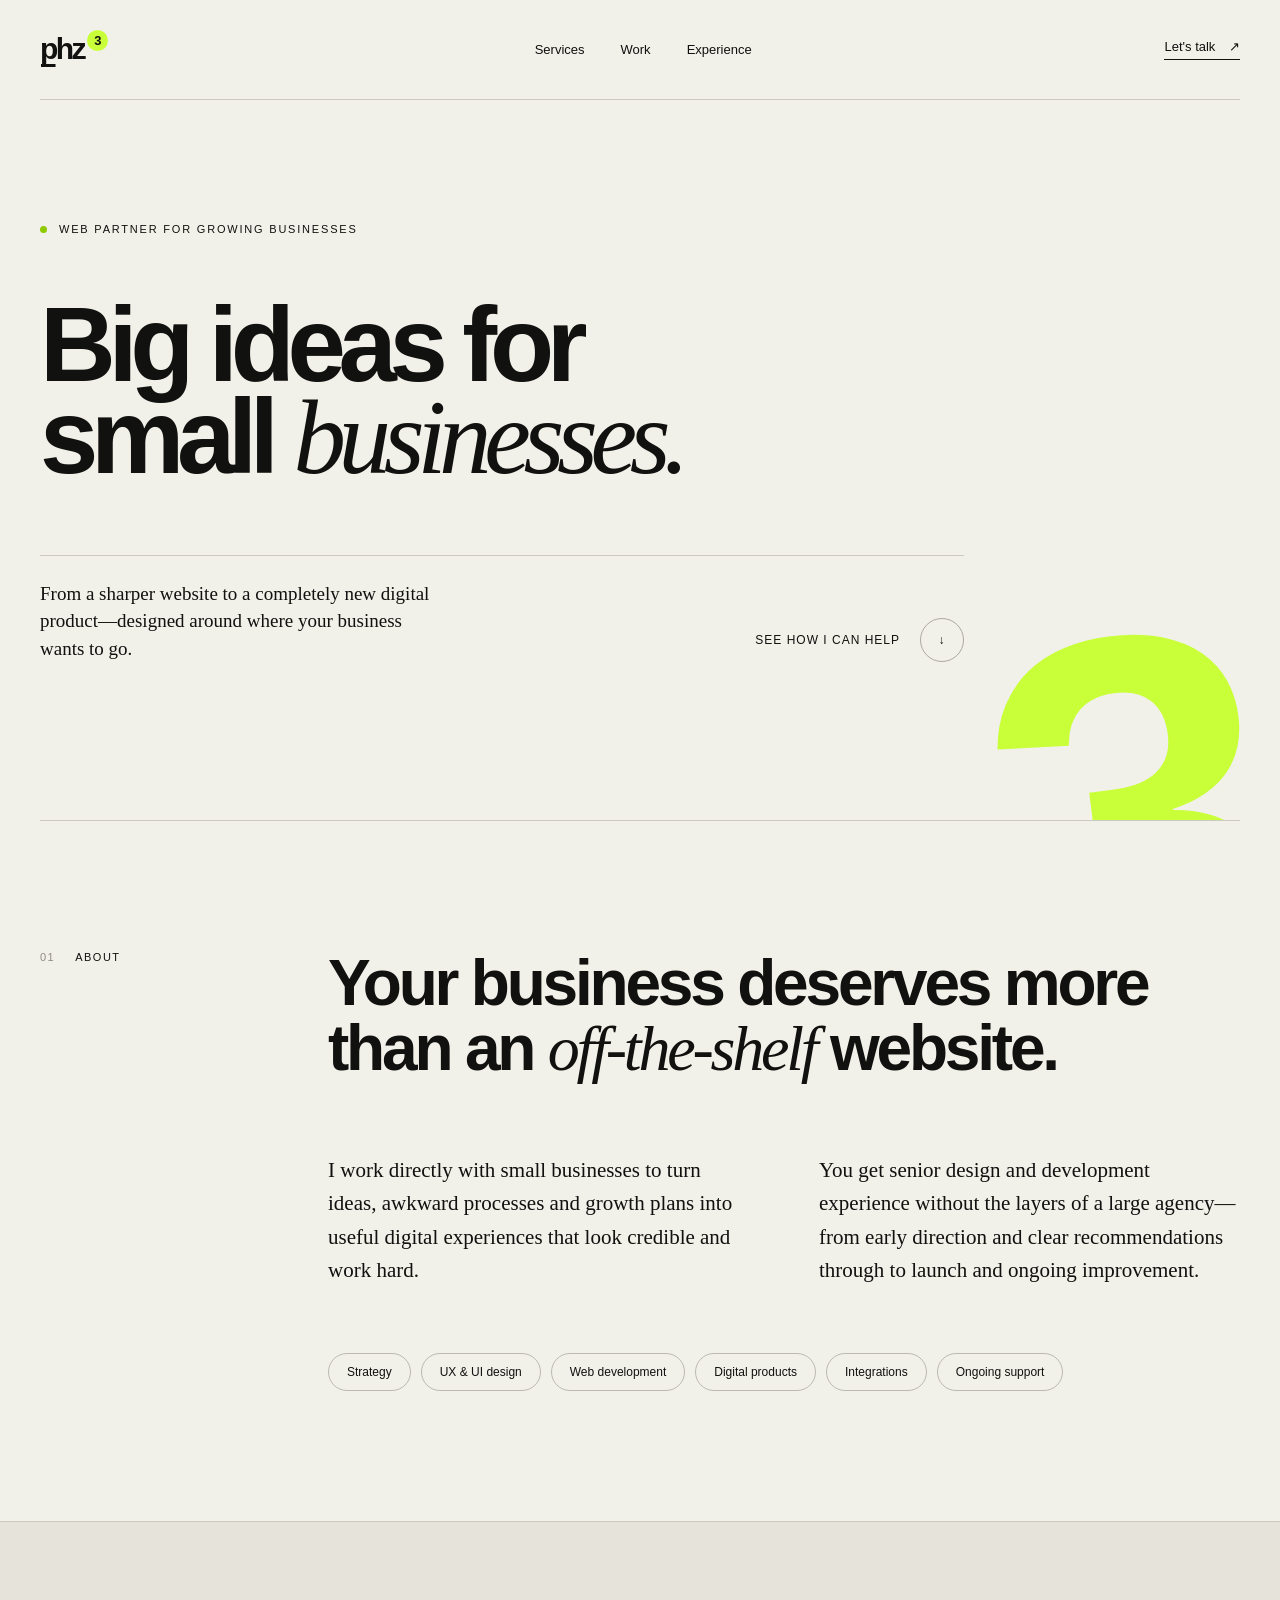
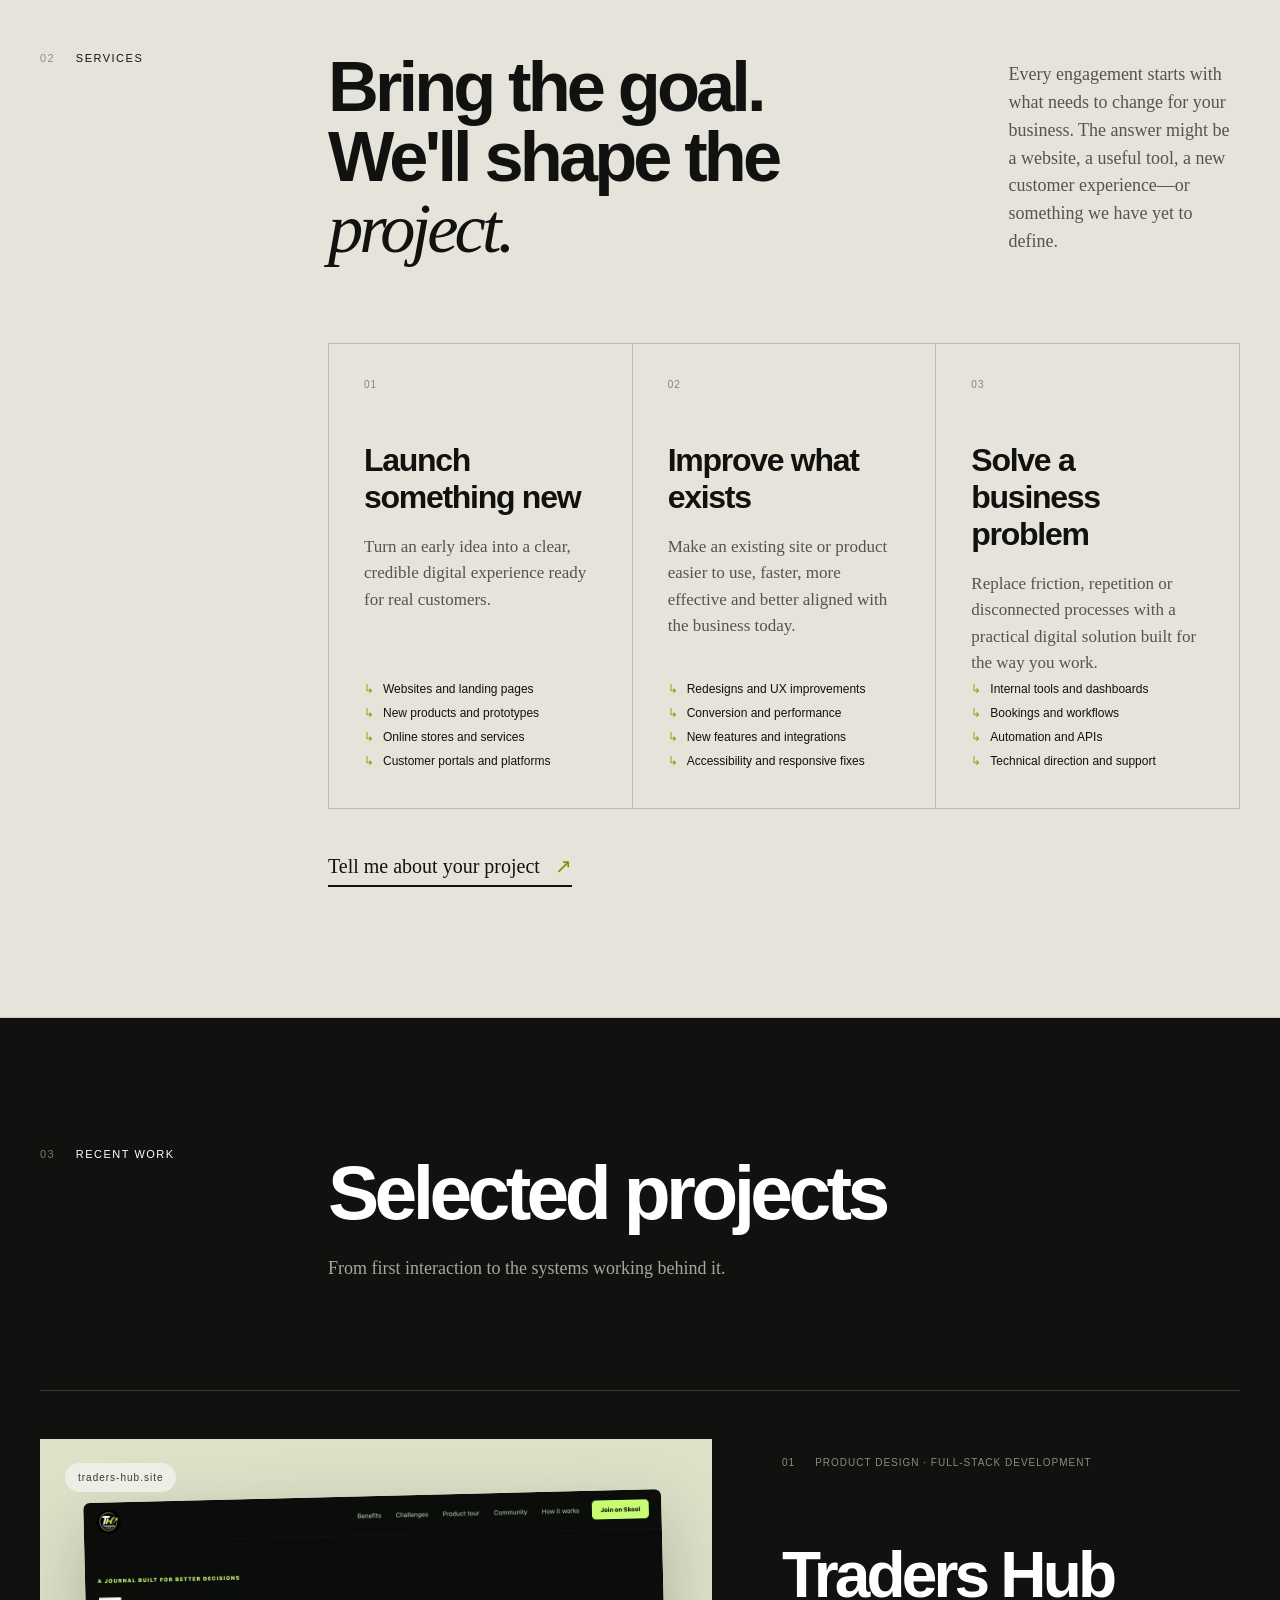
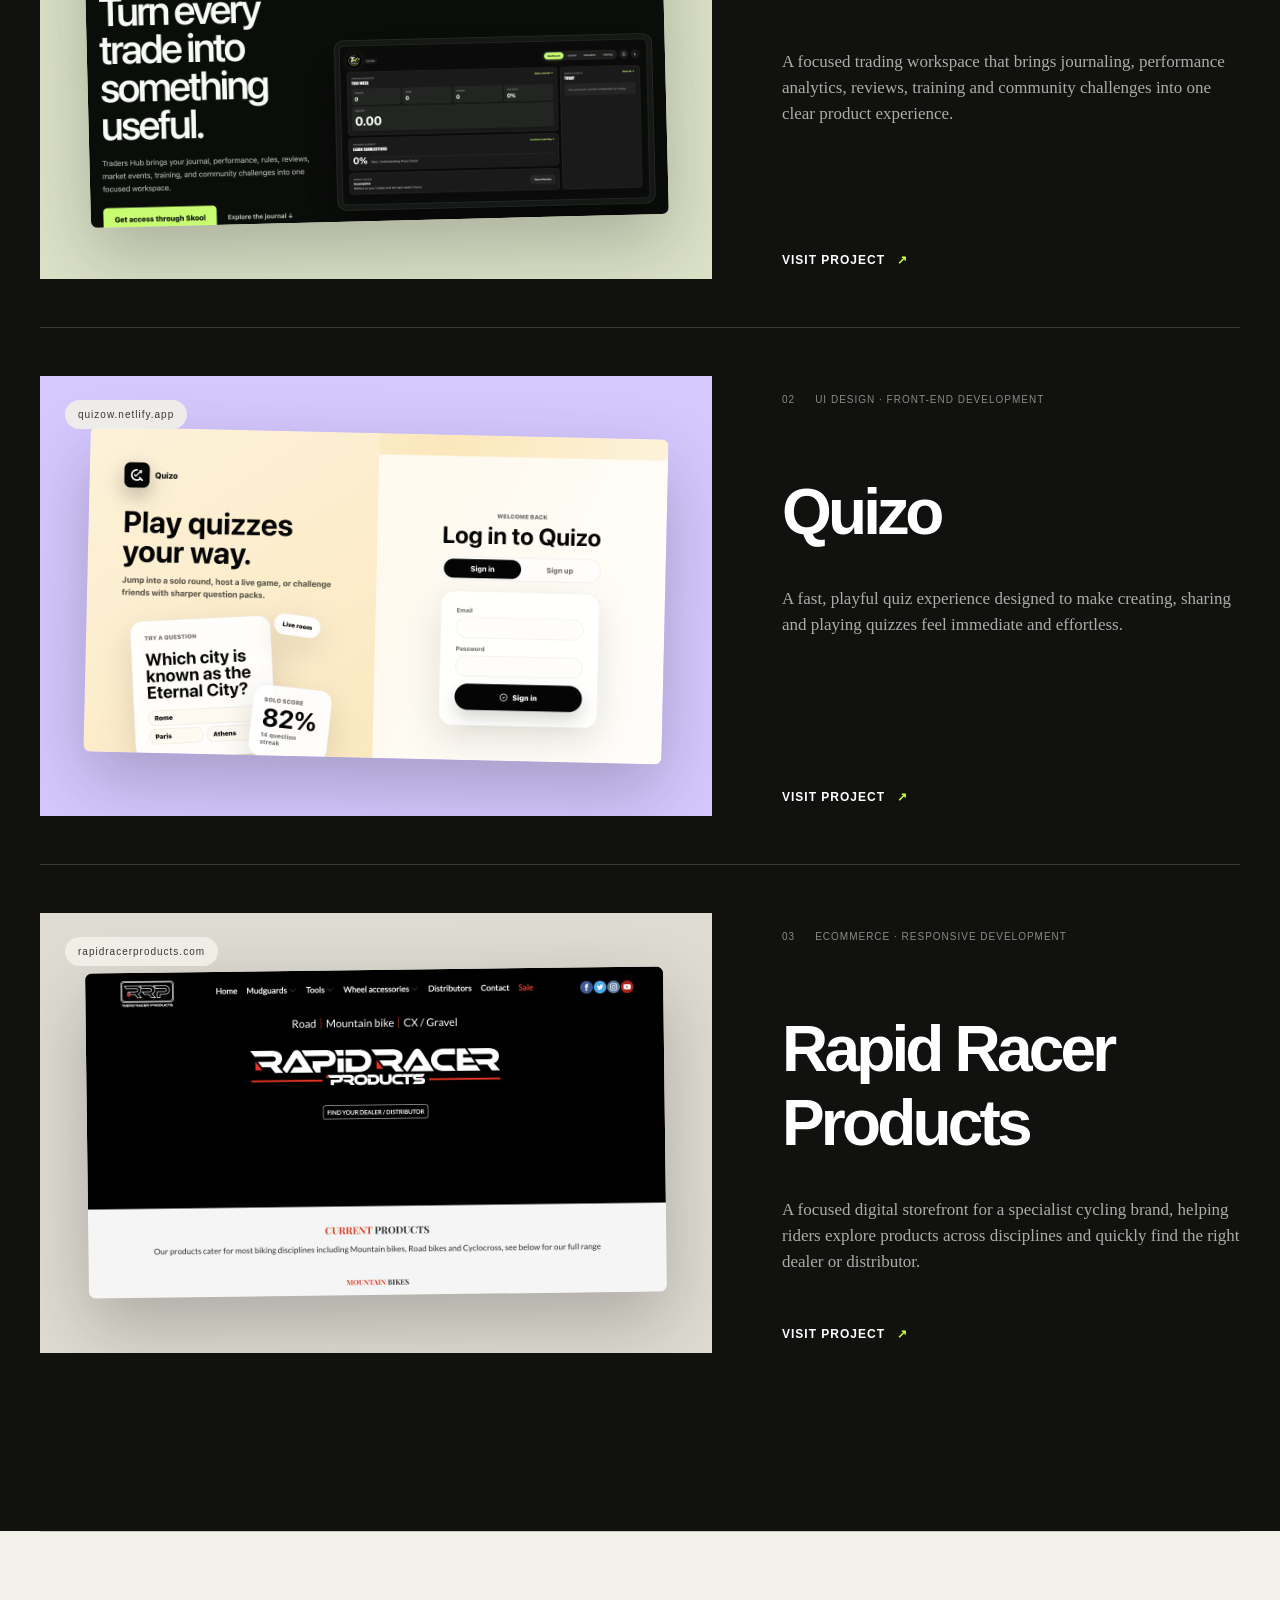
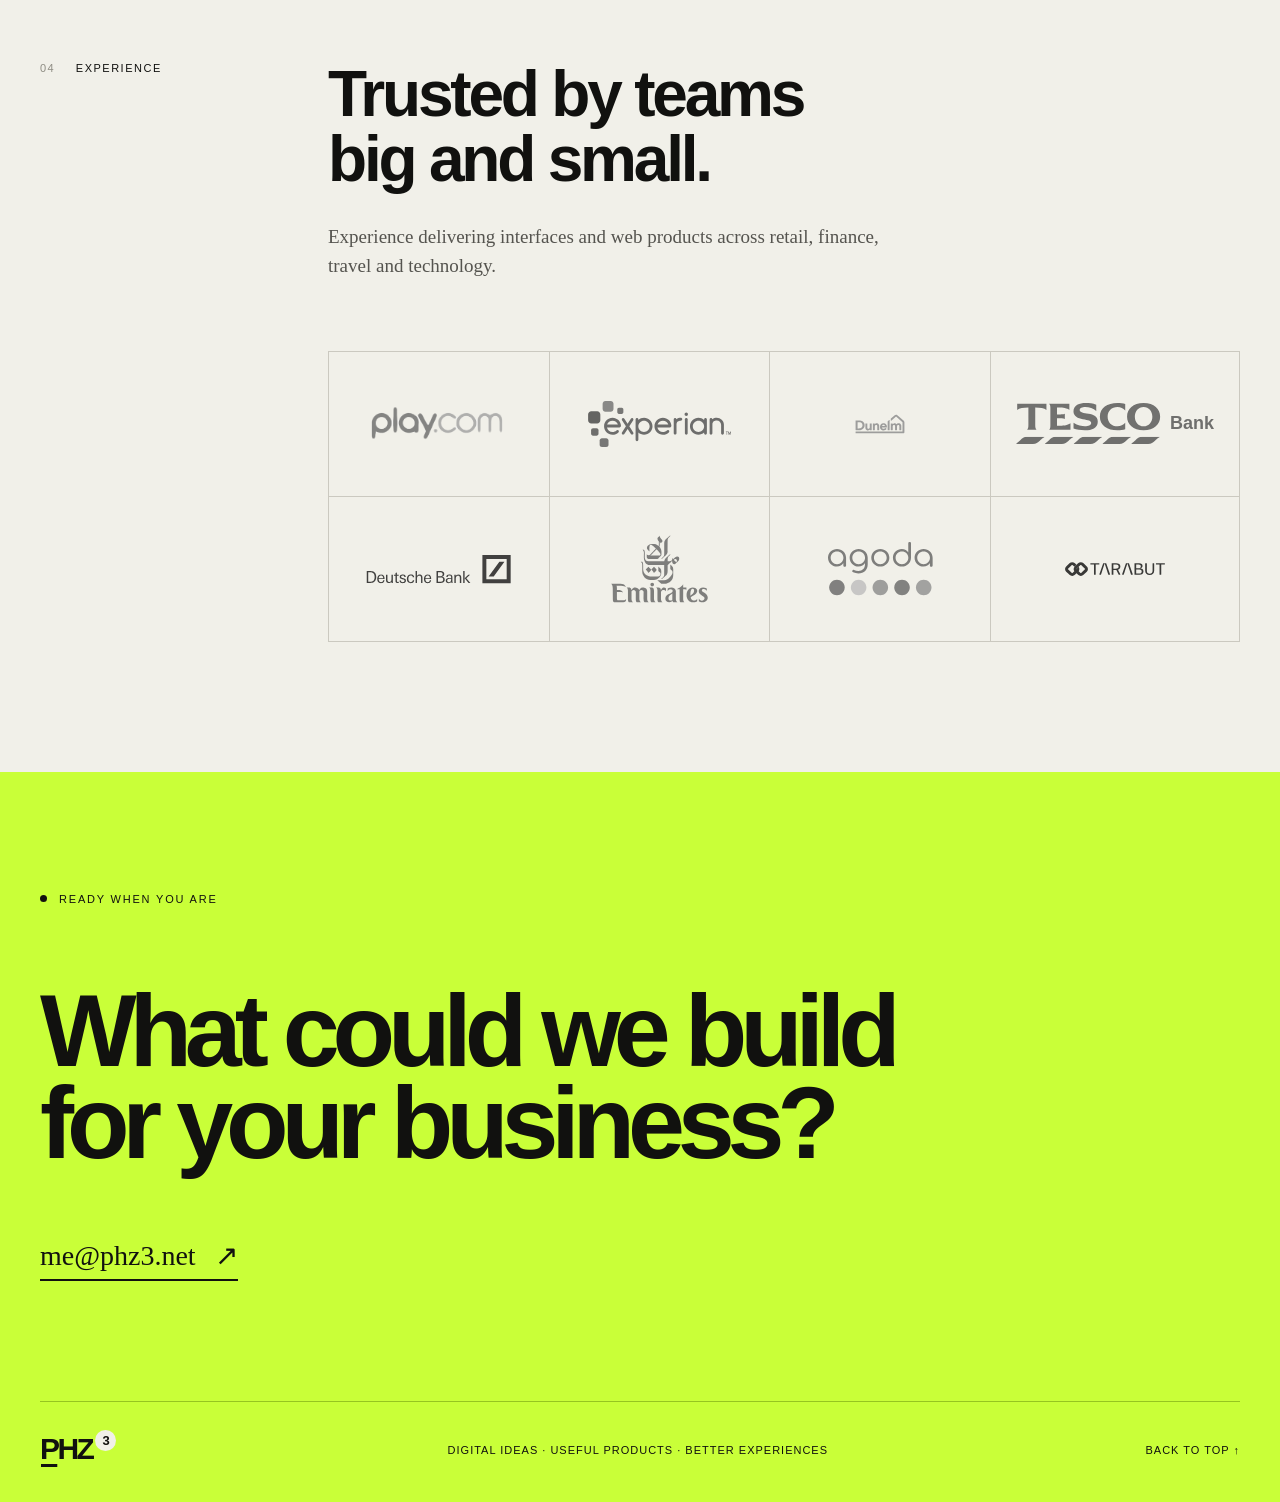
==== index.html @ 66cb58b4 "Add Rapid Racer Products project" ====
<!doctype html>
<html lang="en">
<head>
  <meta charset="UTF-8">
  <meta name="viewport" content="width=device-width, initial-scale=1">
  <title>phz3 — UI &amp; JavaScript development</title>
  <meta name="description" content="Thoughtful web design and development for ambitious small businesses—from focused improvements to entirely new digital products.">
  <meta property="og:title" content="phz3 — Digital work shaped around your business.">
  <meta property="og:description" content="Web design and development for ideas, opportunities and problems worth solving.">
  <meta property="og:image" content="/assets/og.png">
  <meta name="twitter:card" content="summary_large_image">
  <link rel="stylesheet" href="/styles.css">
</head>
<body>
<main>
  <header class="site-header shell">
    <a class="logo" href="#top" aria-label="phz3 home">phz<span>3</span></a>
    <nav aria-label="Main navigation"><a href="#services">Services</a><a href="#work">Work</a><a href="#experience">Experience</a></nav>
    <a class="header-contact" href="mailto:me@phz3.net">Let's talk <span aria-hidden="true">↗</span></a>
  </header>

  <section class="hero shell" id="top">
    <p class="kicker"><span></span> Web partner for growing businesses</p>
    <h1>Big ideas for<br>small <em>businesses.</em></h1>
    <div class="hero-bottom">
      <p>From a sharper website to a completely new digital product—designed around where your business wants to go.</p>
      <a href="#services"><span>See how I can help</span><b aria-hidden="true">↓</b></a>
    </div>
    <div class="hero-mark" aria-hidden="true">3</div>
  </section>

  <section class="about section shell" id="about">
    <div class="section-label"><span>01</span> About</div>
    <div class="about-copy">
      <h2>Your business deserves more<br>than an <em>off-the-shelf</em> website.</h2>
      <div class="about-columns">
        <p>I work directly with small businesses to turn ideas, awkward processes and growth plans into useful digital experiences that look credible and work hard.</p>
        <p>You get senior design and development experience without the layers of a large agency—from early direction and clear recommendations through to launch and ongoing improvement.</p>
      </div>
      <div class="capabilities"><span>Strategy</span><span>UX &amp; UI design</span><span>Web development</span><span>Digital products</span><span>Integrations</span><span>Ongoing support</span></div>
    </div>
  </section>

  <section class="services section shell" id="services">
    <div class="section-label"><span>02</span> Services</div>
    <div class="services-content">
      <div class="services-heading"><h2>Bring the goal.<br>We'll shape the <em>project.</em></h2><p>Every engagement starts with what needs to change for your business. The answer might be a website, a useful tool, a new customer experience—or something we have yet to define.</p></div>
      <div class="service-grid">
        <article><span>01</span><h3>Launch something new</h3><p>Turn an early idea into a clear, credible digital experience ready for real customers.</p><ul><li>Websites and landing pages</li><li>New products and prototypes</li><li>Online stores and services</li><li>Customer portals and platforms</li></ul></article>
        <article><span>02</span><h3>Improve what exists</h3><p>Make an existing site or product easier to use, faster, more effective and better aligned with the business today.</p><ul><li>Redesigns and UX improvements</li><li>Conversion and performance</li><li>New features and integrations</li><li>Accessibility and responsive fixes</li></ul></article>
        <article><span>03</span><h3>Solve a business problem</h3><p>Replace friction, repetition or disconnected processes with a practical digital solution built for the way you work.</p><ul><li>Internal tools and dashboards</li><li>Bookings and workflows</li><li>Automation and APIs</li><li>Technical direction and support</li></ul></article>
      </div>
      <a class="services-cta" href="mailto:me@phz3.net?subject=Project enquiry">Tell me about your project <span>↗</span></a>
    </div>
  </section>

  <section class="work section shell" id="work">
    <div class="section-label light"><span>03</span> Recent work</div>
    <div class="work-heading"><h2>Selected projects</h2><p>From first interaction to the systems working behind it.</p></div>
    <div class="project-list">
      <a class="project" href="https://traders-hub.site/" target="_blank" rel="noreferrer">
        <div class="project-visual traders"><span class="visual-label">traders-hub.site</span><img class="project-screenshot" src="/assets/projects/traders-hub.png" alt="Traders Hub website interface"></div>
        <div class="project-copy"><div><span>01</span><p>Product design · Full-stack development</p></div><h3>Traders Hub</h3><p>A focused trading workspace that brings journaling, performance analytics, reviews, training and community challenges into one clear product experience.</p><b>Visit project <span aria-hidden="true">↗</span></b></div>
      </a>
      <a class="project" href="https://quizow.netlify.app/" target="_blank" rel="noreferrer">
        <div class="project-visual quizo"><span class="visual-label">quizow.netlify.app</span><img class="project-screenshot" src="/assets/projects/quizo.png" alt="Quizo website interface"></div>
        <div class="project-copy"><div><span>02</span><p>UI design · Front-end development</p></div><h3>Quizo</h3><p>A fast, playful quiz experience designed to make creating, sharing and playing quizzes feel immediate and effortless.</p><b>Visit project <span aria-hidden="true">↗</span></b></div>
      </a>
      <a class="project" href="https://www.rapidracerproducts.com/" target="_blank" rel="noreferrer">
        <div class="project-visual rapid"><span class="visual-label">rapidracerproducts.com</span><img class="project-screenshot" src="/assets/projects/rapid-racer-products.png" alt="Rapid Racer Products website interface"></div>
        <div class="project-copy"><div><span>03</span><p>Ecommerce · Responsive development</p></div><h3>Rapid Racer Products</h3><p>A focused digital storefront for a specialist cycling brand, helping riders explore products across disciplines and quickly find the right dealer or distributor.</p><b>Visit project <span aria-hidden="true">↗</span></b></div>
      </a>
    </div>
  </section>

  <section class="experience section shell" id="experience">
    <div class="section-label"><span>04</span> Experience</div>
    <div class="experience-content">
      <h2>Trusted by teams<br>big and small.</h2>
      <p>Experience delivering interfaces and web products across retail, finance, travel and technology.</p>
      <div class="logo-grid" aria-label="Companies worked for">
        <div class="company-logo play"><img src="/assets/logos/play.png" alt="Play.com"></div>
        <div class="company-logo experian"><img src="/assets/logos/experian.svg" alt="Experian"></div>
        <div class="company-logo dunelm"><img src="/assets/logos/dunelm.svg" alt="Dunelm"></div>
        <div class="company-logo tesco"><img src="/assets/logos/tesco-bank.svg" alt="Tesco Bank"><span>Bank</span></div>
        <div class="company-logo deutsche"><img src="/assets/logos/deutsche-bank.svg" alt="Deutsche Bank"></div>
        <div class="company-logo emirates"><img src="/assets/logos/emirates.svg" alt="Emirates"></div>
        <div class="company-logo agoda"><img src="/assets/logos/agoda.svg" alt="Agoda"></div>
        <div class="company-logo tarabut"><img src="/assets/logos/tarabut.svg" alt="Tarabut"></div>
      </div>
    </div>
  </section>

  <footer class="contact shell" id="contact">
    <p class="kicker"><span></span> Ready when you are</p>
    <h2>What could we build<br>for your business?</h2>
    <a href="mailto:me@phz3.net">me@phz3.net <span aria-hidden="true">↗</span></a>
    <div class="footer-row"><div class="logo light-logo">phz<span>3</span></div><p>Digital ideas · Useful products · Better experiences</p><a href="#top">Back to top ↑</a></div>
  </footer>
</main>
</body>
</html>
---- styles.css ----
:root { --ink:#11110f; --paper:#f1f0e9; --acid:#c9ff38; --muted:#706f68; }
* { box-sizing:border-box; }
html { scroll-behavior:smooth; }
body { margin:0; background:var(--paper); color:var(--ink); font-family:Arial, Helvetica, sans-serif; }
a { color:inherit; text-decoration:none; }
.shell { width:min(1440px, calc(100% - 80px)); margin-inline:auto; }
.site-header { height:100px; display:flex; align-items:center; justify-content:space-between; border-bottom:1px solid #cbc9c0; position:relative; z-index:2; }
.logo { display:inline-flex; align-items:flex-start; color:var(--ink); font:900 30px/.82 Arial; letter-spacing:-2.6px; padding:5px 14px 5px 0; position:relative; transition:letter-spacing .22s ease; }
.logo::after { content:""; position:absolute; left:1px; right:15px; bottom:0; height:3px; background:var(--ink); transform-origin:left; transform:scaleX(.22); transition:transform .22s ease; }
.logo span { display:grid; place-items:center; width:21px; height:21px; margin:-7px 0 0 3px; border-radius:50%; background:var(--acid); color:var(--ink); font:900 13px/1 Arial; letter-spacing:-1px; box-shadow:0 0 0 2px var(--paper); }
.logo:hover { letter-spacing:-2px; }
.logo:hover::after { transform:scaleX(1); }
.site-header nav { display:flex; gap:36px; font-size:13px; }
.site-header nav a:hover { opacity:.45; }
.header-contact { font-size:13px; border-bottom:1px solid; padding-bottom:5px; }
.header-contact span { margin-left:10px; }
.hero { min-height:720px; padding-top:112px; position:relative; overflow:hidden; }
.kicker { text-transform:uppercase; font-size:11px; letter-spacing:1.8px; display:flex; align-items:center; gap:12px; }
.kicker span { width:7px; height:7px; border-radius:50%; background:#8fc900; }
.hero h1 { margin:64px 0 70px; font-size:clamp(58px, 8.2vw, 128px); line-height:.88; letter-spacing:-.07em; font-weight:700; position:relative; z-index:1; }
h1 em, h2 em { font-family:Georgia, serif; font-weight:400; }
.hero-bottom { display:flex; align-items:flex-end; justify-content:space-between; border-top:1px solid #cbc9c0; padding-top:24px; width:77%; }
.hero-bottom>p { max-width:410px; font:19px/1.45 Georgia,serif; margin:0; }
.hero-bottom>a { display:flex; align-items:center; gap:20px; font-size:12px; text-transform:uppercase; letter-spacing:1px; }
.hero-bottom b { display:grid; place-items:center; width:44px; height:44px; border:1px solid #aca9a0; border-radius:50%; }
.hero-mark { position:absolute; right:1%; bottom:-29%; color:var(--acid); font:bold 520px/.8 Arial; letter-spacing:-50px; transform:rotate(-7deg); }
.section { padding-block:130px; border-top:1px solid #cbc9c0; display:grid; grid-template-columns:24% 76%; }
.section-label { font-size:11px; text-transform:uppercase; letter-spacing:1.5px; }
.section-label span { color:#8f8d84; margin-right:16px; }
.about-copy h2,.experience h2 { font-size:clamp(40px,5vw,72px); line-height:1.02; letter-spacing:-.05em; margin:0 0 72px; }
.about-columns { display:grid; grid-template-columns:1fr 1fr; gap:70px; max-width:920px; }
.about-columns p { font:21px/1.6 Georgia,serif; margin:0; }
.capabilities { display:flex; flex-wrap:wrap; gap:10px; margin-top:65px; }
.capabilities span { border:1px solid #bcbab0; border-radius:50px; padding:11px 18px; font-size:12px; }
.services { background:#e5e3da; width:100%; max-width:none; padding-inline:max(40px, calc((100% - 1360px)/2)); }
.services-heading { display:grid; grid-template-columns:1.45fr .55fr; gap:70px; align-items:end; }
.services-heading h2 { font-size:clamp(44px,5.5vw,78px); line-height:1; letter-spacing:-.055em; margin:0; }
.services-heading>p { font:18px/1.55 Georgia,serif; color:#55544f; margin:0 0 7px; }
.service-grid { display:grid; grid-template-columns:repeat(3,1fr); margin-top:80px; border-top:1px solid #bdbbb2; border-left:1px solid #bdbbb2; }
.service-grid article { min-height:430px; padding:35px; border-right:1px solid #bdbbb2; border-bottom:1px solid #bdbbb2; display:flex; flex-direction:column; transition:background .2s, transform .2s; }
.service-grid article:hover { background:var(--paper); transform:translateY(-4px); }
.service-grid article>span { font-size:10px; color:#86847c; letter-spacing:1px; }
.service-grid h3 { font-size:32px; letter-spacing:-.04em; margin:52px 0 18px; }
.service-grid p { font:17px/1.55 Georgia,serif; color:#55544f; margin:0; }
.service-grid ul { list-style:none; padding:0; margin:auto 0 0; font-size:12px; line-height:2; }
.service-grid li::before { content:"↳"; color:#7fab00; margin-right:9px; }
.services-cta { display:inline-block; margin-top:45px; border-bottom:2px solid; padding-bottom:7px; font:20px Georgia,serif; }
.services-cta span { margin-left:10px; color:#6f9900; }
.work { width:100%; max-width:none; background:var(--ink); color:white; padding-inline:max(40px, calc((100% - 1360px)/2)); grid-template-columns:24% 76%; }
.section-label.light span { color:#77776f; }
.work-heading h2 { margin:0; font-size:clamp(46px,6vw,88px); letter-spacing:-.06em; }
.work-heading>p { color:#a7a69f; font:18px/1.5 Georgia,serif; }
.project-list { grid-column:1/-1; margin-top:90px; }
.project { display:grid; grid-template-columns:56% 44%; border-top:1px solid #3a3a36; padding:48px 0; }
.project-visual { min-height:440px; position:relative; overflow:hidden; display:grid; place-items:center; }
.project-visual.traders { background:#dce2c8; }
.project-visual.quizo { background:#d5c8ff; }
.project-visual.rapid { background:#dedbd2; }
.visual-label { position:absolute; top:24px; left:25px; color:#383832; background:rgba(241,240,233,.9); border-radius:30px; padding:9px 13px; font-size:10px; letter-spacing:1px; z-index:2; backdrop-filter:blur(8px); }
.project-screenshot { display:block; width:86%; height:auto; aspect-ratio:16/9; object-fit:cover; border-radius:7px; box-shadow:0 28px 70px #11110f3d; transform:rotate(-1.4deg); transition:transform .45s ease; }
.project:hover .project-screenshot { transform:rotate(0) scale(1.015); }
.project-visual.quizo .project-screenshot { transform:rotate(1.3deg); }
.project:hover .project-visual.quizo .project-screenshot { transform:rotate(0) scale(1.015); }
.project-visual.rapid .project-screenshot { transform:rotate(-.7deg); }
.project:hover .project-visual.rapid .project-screenshot { transform:rotate(0) scale(1.015); }
.dashboard-mock { width:80%; height:68%; background:#f7f5ed; border-radius:7px; box-shadow:0 25px 70px #4d563d3d; display:flex; color:#20221e; transform:rotate(-2deg); }
.mock-side { width:19%; padding:20px; border-right:1px solid #deddd5; display:flex; flex-direction:column; gap:18px; }
.mock-side b { color:#6b8e2a; margin-bottom:18px; }.mock-side i{height:6px;background:#d1d0c8;border-radius:6px}.mock-main{padding:28px;flex:1}.mock-main small{display:block;color:#888}.mock-main strong{display:block;font-size:22px;margin:5px 0 24px}.mock-stats{display:flex;gap:10px}.mock-stats i{height:45px;flex:1;background:#e8e7df;border-radius:4px}.mock-chart{margin-top:15px;height:90px;border:1px solid #e0dfd7;position:relative;overflow:hidden}.mock-chart span{position:absolute;width:130%;height:75px;border-top:3px solid #85b139;transform:rotate(-8deg);top:55px;left:-15px}
.quiz-mock { width:65%; min-height:72%; background:#201846; border-radius:22px; padding:35px; display:flex; flex-direction:column; gap:12px; box-shadow:0 25px 60px #6252a34f; }
.quiz-logo{background:#b5ff43;color:#201846;width:48px;height:48px;display:grid;place-items:center;border-radius:14px;font-weight:bold;font-size:24px}.quiz-mock strong{font-size:27px;margin:10px 0}.quiz-mock span{background:#30275b;padding:14px;border-radius:9px;font-size:12px}.quiz-mock i{display:inline-block;width:8px;height:8px;border-radius:50%;background:#b5ff43;margin-right:12px}
.project-copy { padding:18px 0 12px 70px; display:flex; flex-direction:column; }
.project-copy>div { display:flex; gap:20px; font-size:10px; text-transform:uppercase; letter-spacing:1px; color:#8b8a84; }
.project-copy>div p { margin:0; }.project-copy h3 { font-size:clamp(45px,5vw,74px); letter-spacing:-.06em; margin:70px 0 20px; }.project-copy>p { color:#adaca5; font:17px/1.55 Georgia,serif; max-width:500px; }.project-copy>b { margin-top:auto; font-size:12px; text-transform:uppercase; letter-spacing:1px; }.project-copy>b span { color:var(--acid); margin-left:8px; }
.experience-content>p { max-width:580px; font:19px/1.55 Georgia,serif; margin:-42px 0 70px; color:#55544f; }
.logo-grid { display:grid; grid-template-columns:repeat(4,1fr); border-top:1px solid #cbc9c0; border-left:1px solid #cbc9c0; }
.company-logo { min-height:145px; border-right:1px solid #cbc9c0; border-bottom:1px solid #cbc9c0; display:flex; align-items:center; justify-content:center; gap:9px; padding:25px; transition:.2s; }
.company-logo:hover { background:#f7f6f0; }
.company-logo img { display:block; width:auto; max-width:145px; max-height:54px; object-fit:contain; filter:grayscale(1); opacity:.76; transition:.2s; }
.company-logo:hover img { filter:none; opacity:1; transform:scale(1.025); }
.company-logo.emirates img { max-height:68px; }
.company-logo.tarabut img { filter:brightness(0); max-width:155px; }
.company-logo.tarabut:hover img { filter:brightness(0); }
.company-logo.tesco span { color:#00539f; font-weight:700; font-size:18px; filter:grayscale(1); opacity:.76; }
.company-logo.tesco:hover span { filter:none; opacity:1; }
.contact { width:100%; max-width:none; padding:110px max(40px, calc((100% - 1360px)/2)) 35px; background:var(--acid); }
.contact .kicker span { background:var(--ink); }.contact h2 { font-size:clamp(58px,8vw,120px); line-height:.9; letter-spacing:-.07em; margin:80px 0 70px; }.contact>a { display:inline-block; font:28px Georgia,serif; border-bottom:2px solid; padding-bottom:7px; }.contact>a span{margin-left:12px}.footer-row{border-top:1px solid #96c520;margin-top:120px;padding-top:30px;display:flex;justify-content:space-between;align-items:center;font-size:11px;text-transform:uppercase;letter-spacing:1px}.light-logo span{background:var(--paper);box-shadow:0 0 0 2px var(--acid)}
@media(max-width:800px){.shell{width:calc(100% - 36px)}.site-header{height:78px}.site-header nav{display:none}.hero{min-height:680px;padding-top:80px}.hero h1{font-size:58px;line-height:.94;margin-top:48px}.hero-bottom{width:100%;align-items:flex-start;gap:35px;flex-direction:column}.hero-mark{font-size:330px;bottom:-9%;right:-9%}.section,.work{padding-block:85px;display:block}.section-label{margin-bottom:55px}.about-copy h2,.experience h2{font-size:43px;margin-bottom:45px}.about-columns{display:block}.about-columns p{font-size:18px;margin-bottom:24px}.services{padding-inline:18px}.services-heading,.service-grid{display:block}.services-heading h2{font-size:45px}.services-heading>p{margin-top:30px}.service-grid{border-left:1px solid #bdbbb2;margin-top:50px}.service-grid article{min-height:390px}.work{padding-inline:18px}.work-heading h2{font-size:52px}.project-list{margin-top:55px}.project{display:block;padding:30px 0 55px}.project-visual{min-height:310px}.project-copy{padding:28px 0 0}.project-copy h3{font-size:49px;margin:42px 0 14px}.project-copy>b{margin-top:30px}.logo-grid{grid-template-columns:1fr 1fr}.company-logo{min-height:110px}.contact{padding:80px 18px 28px}.contact h2{font-size:58px;margin:60px 0}.footer-row{margin-top:90px;gap:20px}.footer-row p{display:none}}
@media(prefers-reduced-motion:reduce){html{scroll-behavior:auto}}
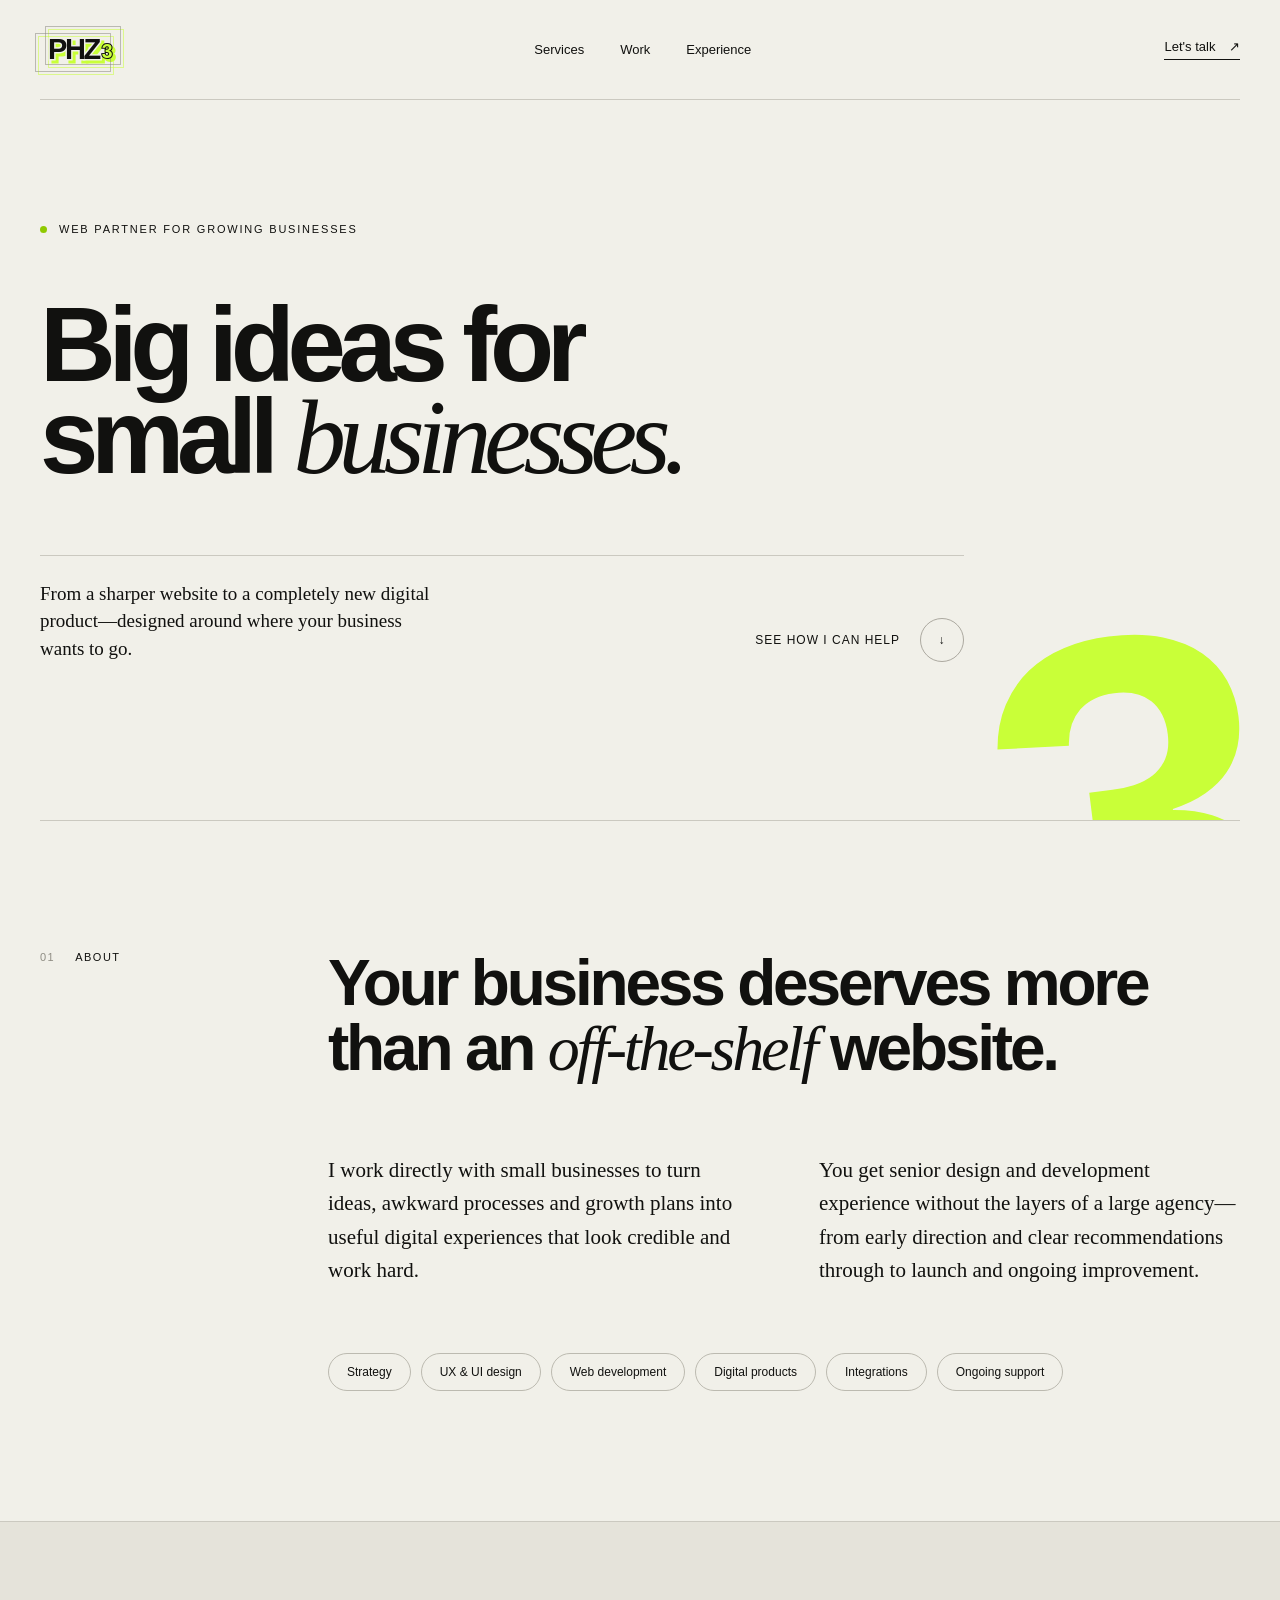
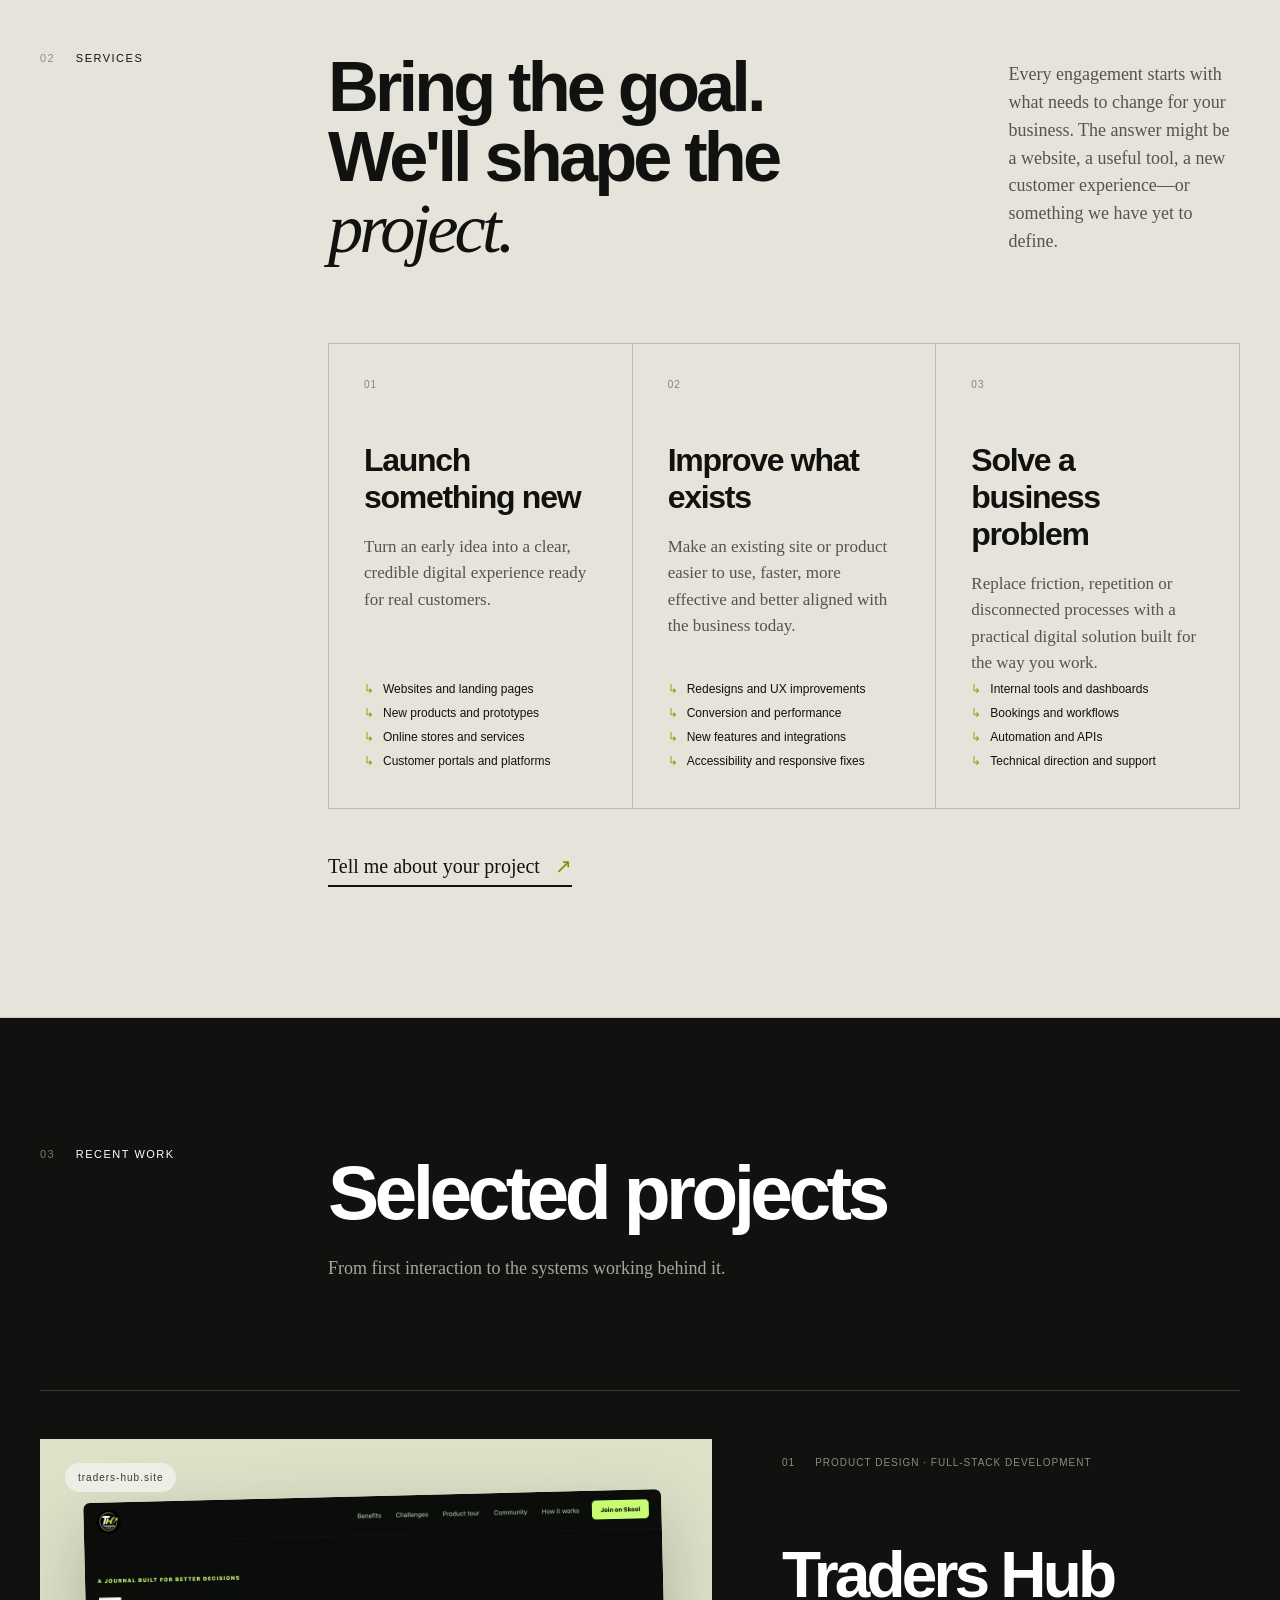
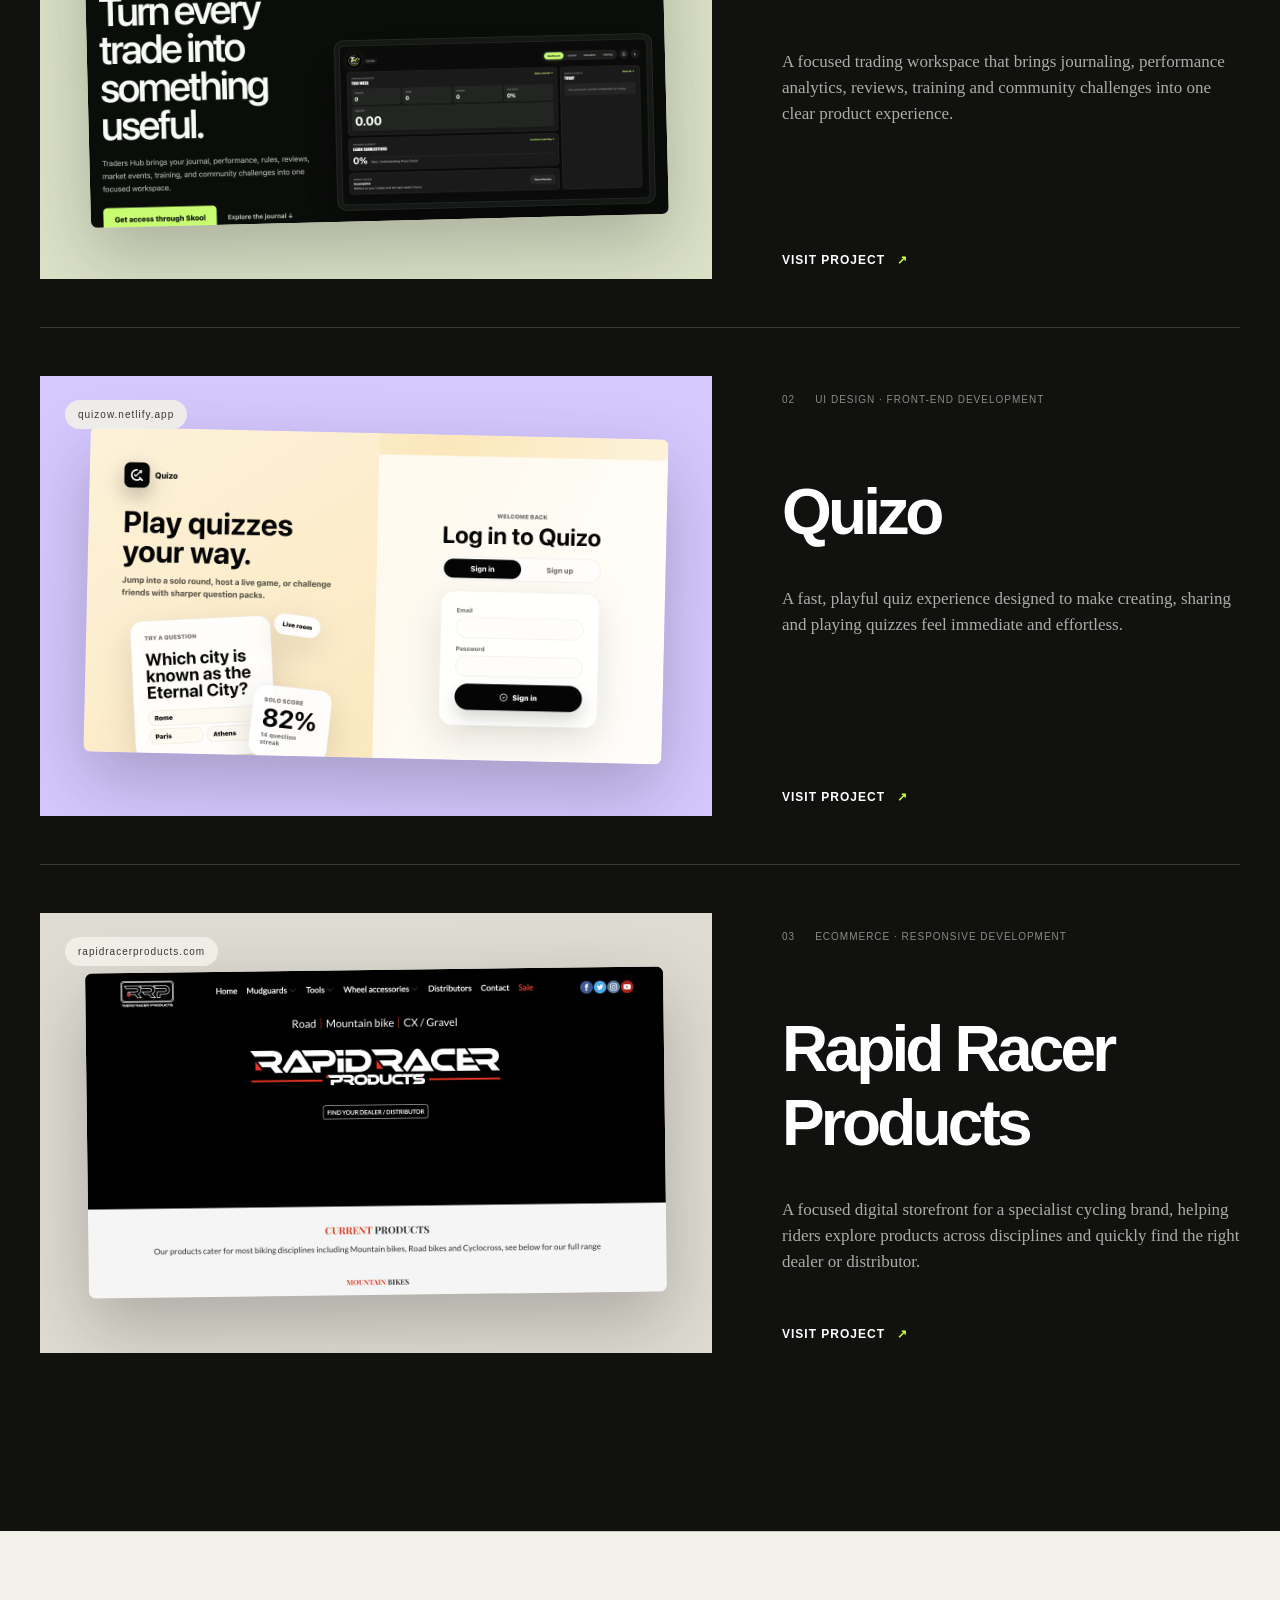
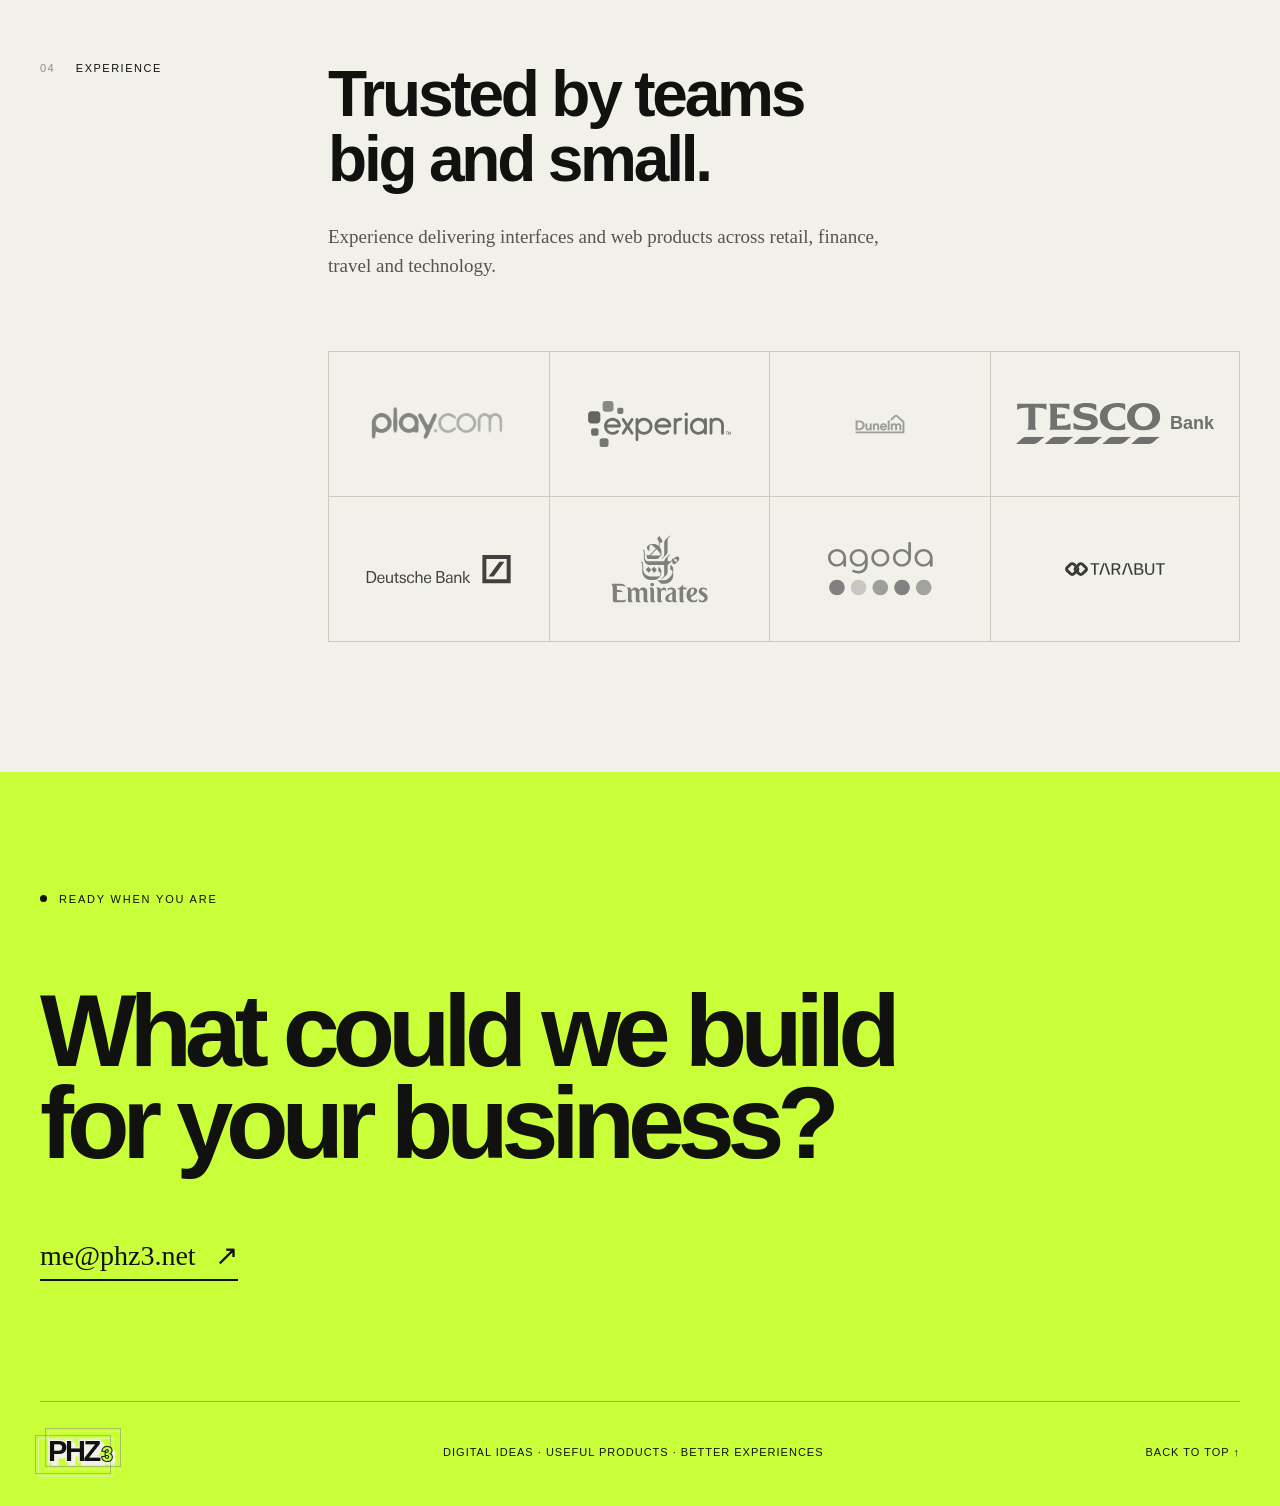
==== commit c644a953: "Add phz3 favicon" ====
--- a/index.html
+++ b/index.html
@@ -9,6 +9,7 @@
   <meta property="og:description" content="Web design and development for ideas, opportunities and problems worth solving.">
   <meta property="og:image" content="/assets/og.png">
   <meta name="twitter:card" content="summary_large_image">
+  <link rel="icon" href="/assets/favicon.svg" type="image/svg+xml">
   <link rel="stylesheet" href="/styles.css">
 </head>
 <body>
--- a/styles.css
+++ b/styles.css
@@ -5,11 +5,12 @@
 a { color:inherit; text-decoration:none; }
 .shell { width:min(1440px, calc(100% - 80px)); margin-inline:auto; }
 .site-header { height:100px; display:flex; align-items:center; justify-content:space-between; border-bottom:1px solid #cbc9c0; position:relative; z-index:2; }
-.logo { display:inline-flex; align-items:flex-start; color:var(--ink); font:900 30px/.82 Arial; letter-spacing:-2.6px; padding:5px 14px 5px 0; position:relative; transition:letter-spacing .22s ease; }
-.logo::after { content:""; position:absolute; left:1px; right:15px; bottom:0; height:3px; background:var(--ink); transform-origin:left; transform:scaleX(.22); transition:transform .22s ease; }
-.logo span { display:grid; place-items:center; width:21px; height:21px; margin:-7px 0 0 3px; border-radius:50%; background:var(--acid); color:var(--ink); font:900 13px/1 Arial; letter-spacing:-1px; box-shadow:0 0 0 2px var(--paper); }
-.logo:hover { letter-spacing:-2px; }
-.logo:hover::after { transform:scaleX(1); }
+.logo { display:inline-flex; align-items:flex-end; color:var(--ink); font:900 29px/.82 "Arial Rounded MT Bold", Arial, sans-serif; letter-spacing:-2.4px; text-transform:uppercase; padding:8px 10px 7px 8px; position:relative; isolation:isolate; -webkit-text-stroke:3px var(--paper); paint-order:stroke fill; filter:drop-shadow(3px 3px 0 var(--acid)); transition:transform .2s ease, filter .2s ease; }
+.logo::before,.logo::after { content:""; position:absolute; z-index:-1; pointer-events:none; border:1px solid #89877f; opacity:.52; }
+.logo::before { inset:0 5px 0 0; transform:translate(-5px,3px); }
+.logo::after { inset:0 5px 0 0; transform:translate(5px,-4px); }
+.logo span { color:var(--acid); font-size:.67em; line-height:.9; letter-spacing:-1.5px; margin:0 0 1px 3px; -webkit-text-stroke:2px var(--ink); paint-order:stroke fill; }
+.logo:hover { transform:translateY(-1px); filter:drop-shadow(5px 5px 0 var(--acid)); }
 .site-header nav { display:flex; gap:36px; font-size:13px; }
 .site-header nav a:hover { opacity:.45; }
 .header-contact { font-size:13px; border-bottom:1px solid; padding-bottom:5px; }
@@ -83,6 +84,6 @@
 .company-logo.tesco span { color:#00539f; font-weight:700; font-size:18px; filter:grayscale(1); opacity:.76; }
 .company-logo.tesco:hover span { filter:none; opacity:1; }
 .contact { width:100%; max-width:none; padding:110px max(40px, calc((100% - 1360px)/2)) 35px; background:var(--acid); }
-.contact .kicker span { background:var(--ink); }.contact h2 { font-size:clamp(58px,8vw,120px); line-height:.9; letter-spacing:-.07em; margin:80px 0 70px; }.contact>a { display:inline-block; font:28px Georgia,serif; border-bottom:2px solid; padding-bottom:7px; }.contact>a span{margin-left:12px}.footer-row{border-top:1px solid #96c520;margin-top:120px;padding-top:30px;display:flex;justify-content:space-between;align-items:center;font-size:11px;text-transform:uppercase;letter-spacing:1px}.light-logo span{background:var(--paper);box-shadow:0 0 0 2px var(--acid)}
+.contact .kicker span { background:var(--ink); }.contact h2 { font-size:clamp(58px,8vw,120px); line-height:.9; letter-spacing:-.07em; margin:80px 0 70px; }.contact>a { display:inline-block; font:28px Georgia,serif; border-bottom:2px solid; padding-bottom:7px; }.contact>a span{margin-left:12px}.footer-row{border-top:1px solid #96c520;margin-top:120px;padding-top:30px;display:flex;justify-content:space-between;align-items:center;font-size:11px;text-transform:uppercase;letter-spacing:1px}.light-logo{filter:drop-shadow(3px 3px 0 var(--paper))}.light-logo:hover{filter:drop-shadow(5px 5px 0 var(--paper))}
 @media(max-width:800px){.shell{width:calc(100% - 36px)}.site-header{height:78px}.site-header nav{display:none}.hero{min-height:680px;padding-top:80px}.hero h1{font-size:58px;line-height:.94;margin-top:48px}.hero-bottom{width:100%;align-items:flex-start;gap:35px;flex-direction:column}.hero-mark{font-size:330px;bottom:-9%;right:-9%}.section,.work{padding-block:85px;display:block}.section-label{margin-bottom:55px}.about-copy h2,.experience h2{font-size:43px;margin-bottom:45px}.about-columns{display:block}.about-columns p{font-size:18px;margin-bottom:24px}.services{padding-inline:18px}.services-heading,.service-grid{display:block}.services-heading h2{font-size:45px}.services-heading>p{margin-top:30px}.service-grid{border-left:1px solid #bdbbb2;margin-top:50px}.service-grid article{min-height:390px}.work{padding-inline:18px}.work-heading h2{font-size:52px}.project-list{margin-top:55px}.project{display:block;padding:30px 0 55px}.project-visual{min-height:310px}.project-copy{padding:28px 0 0}.project-copy h3{font-size:49px;margin:42px 0 14px}.project-copy>b{margin-top:30px}.logo-grid{grid-template-columns:1fr 1fr}.company-logo{min-height:110px}.contact{padding:80px 18px 28px}.contact h2{font-size:58px;margin:60px 0}.footer-row{margin-top:90px;gap:20px}.footer-row p{display:none}}
 @media(prefers-reduced-motion:reduce){html{scroll-behavior:auto}}
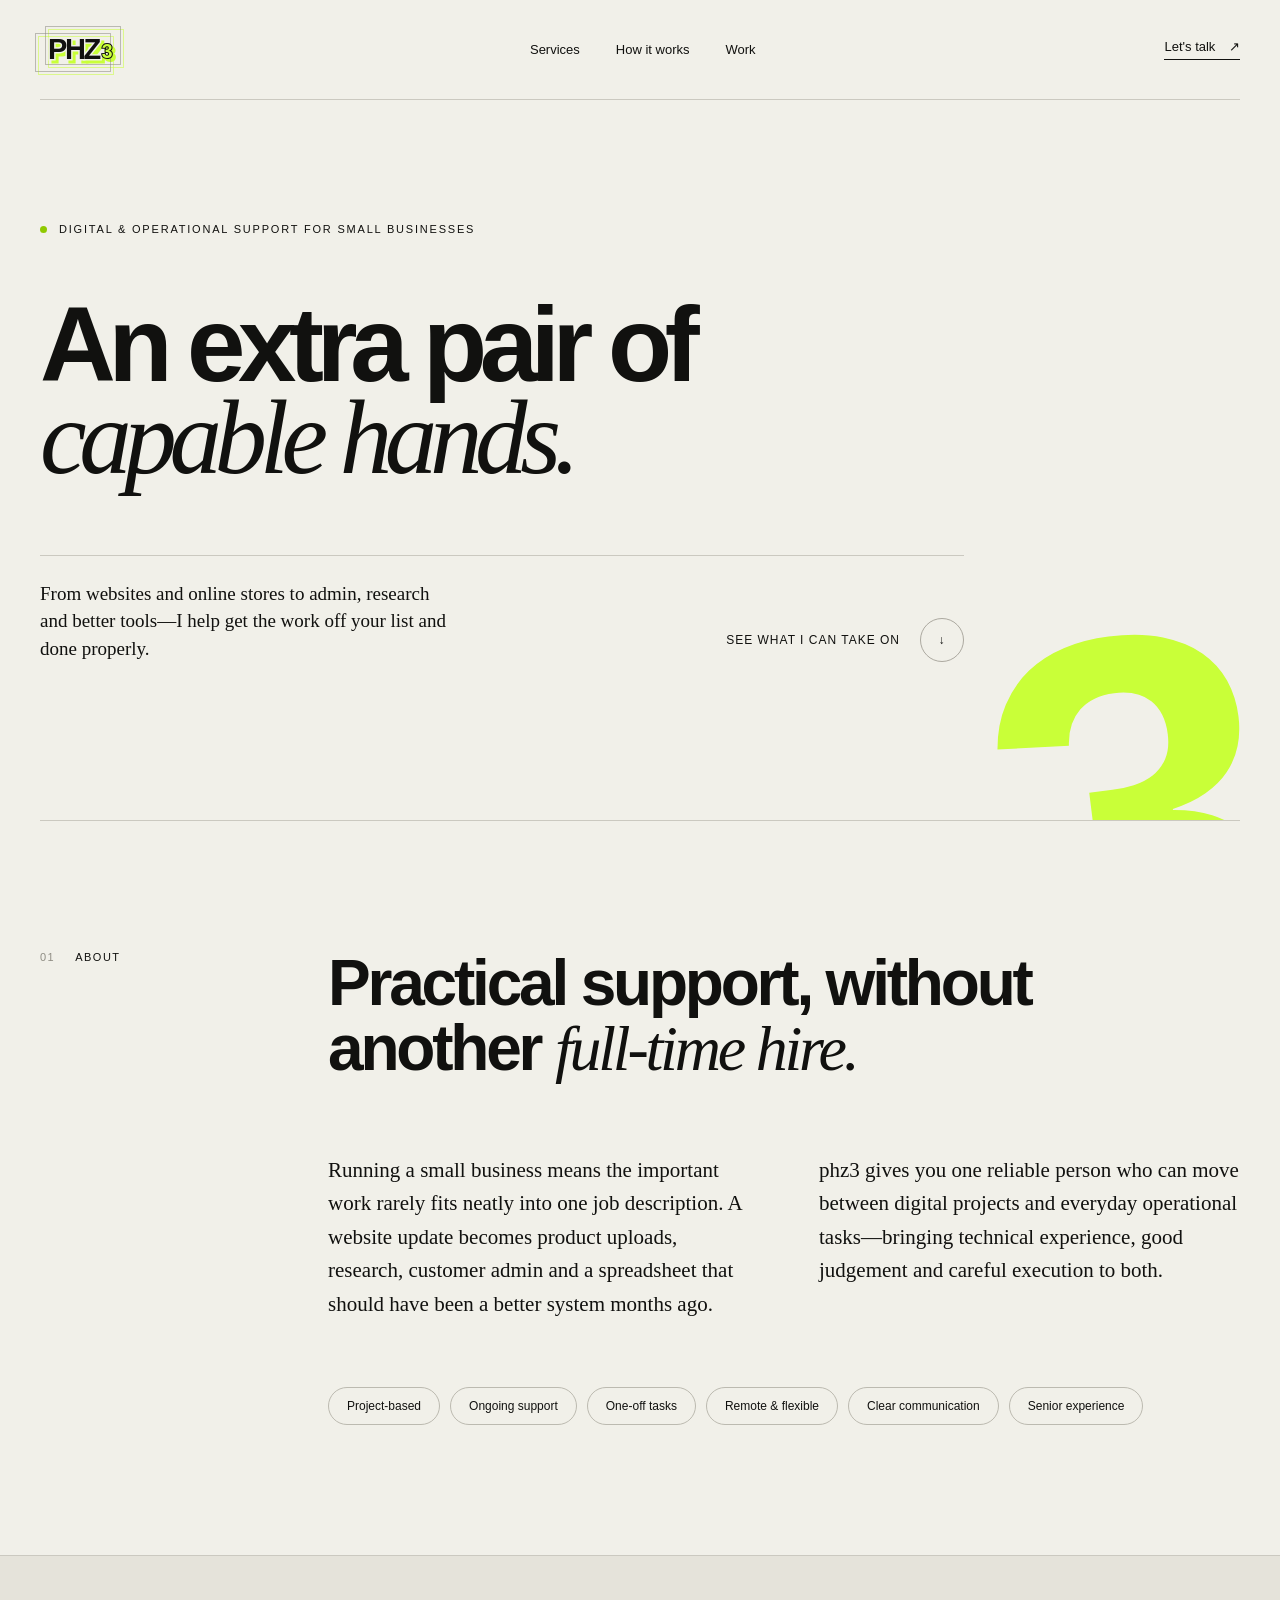
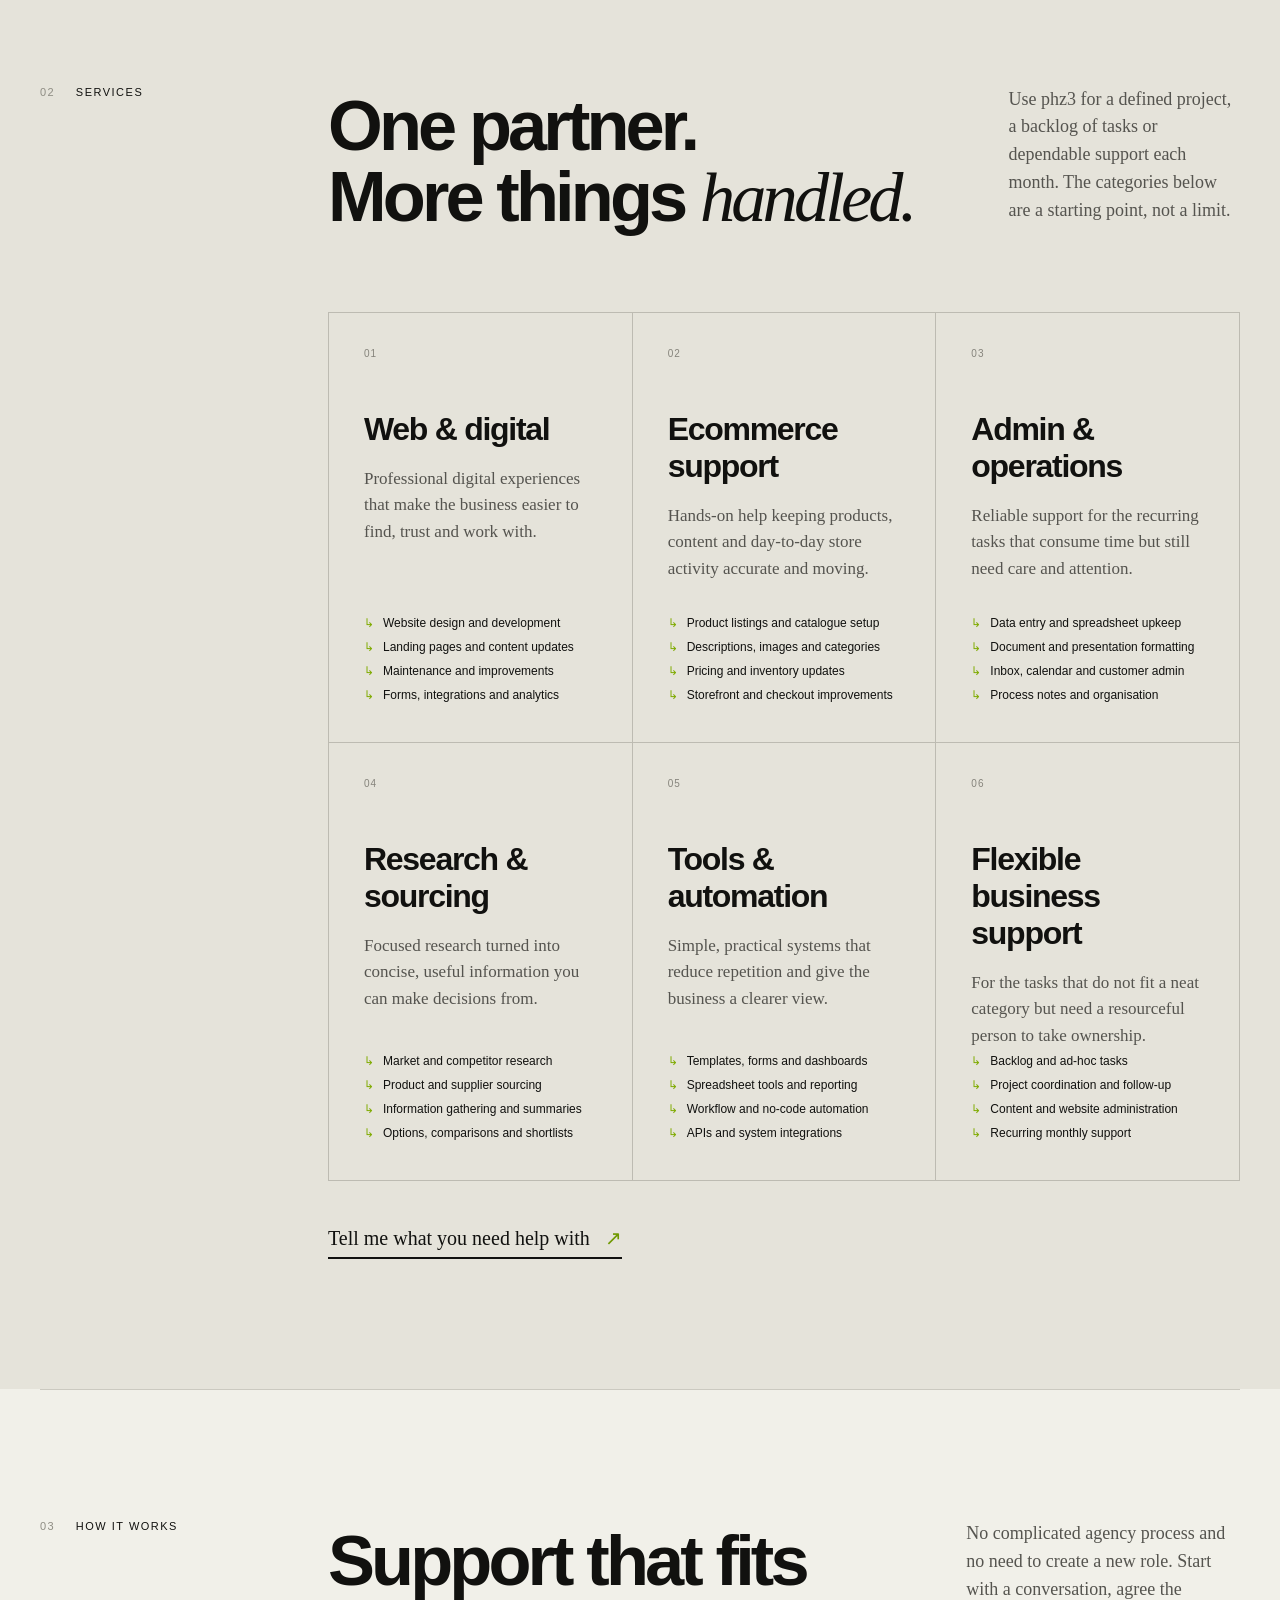
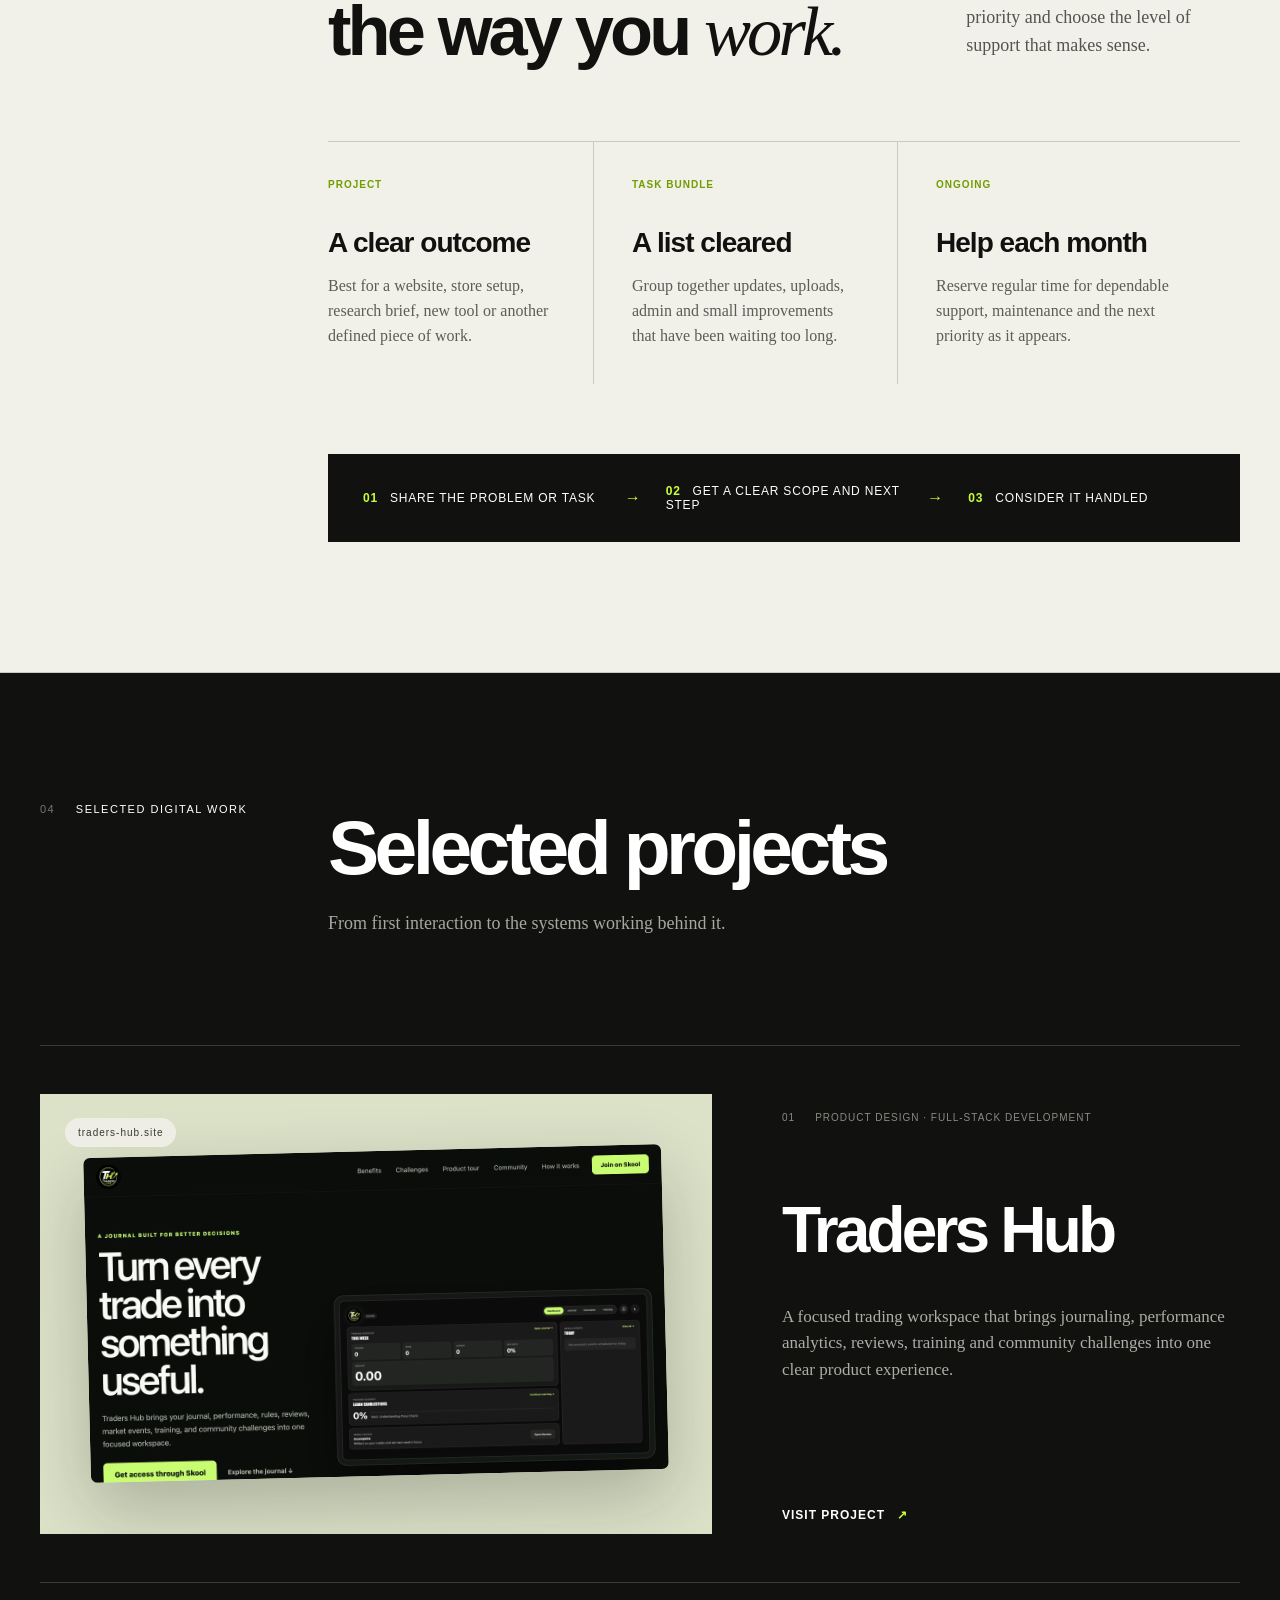
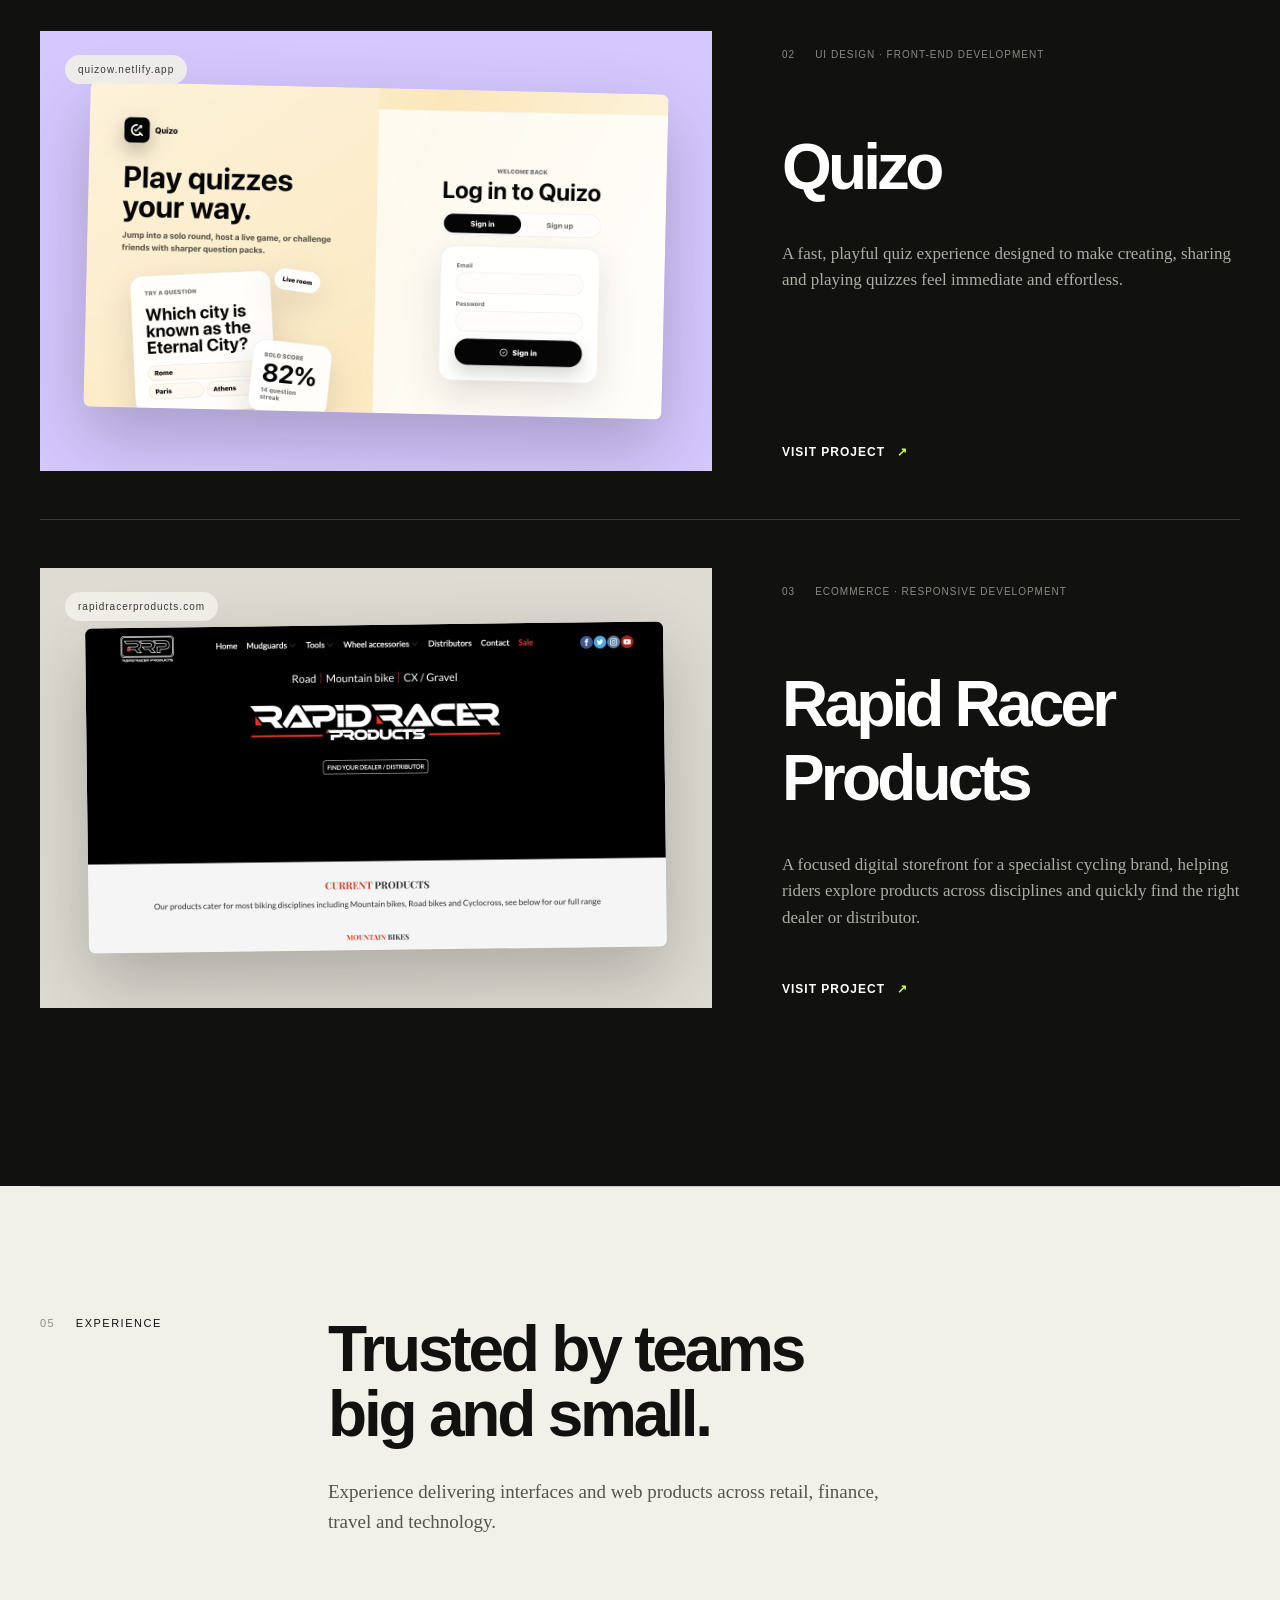
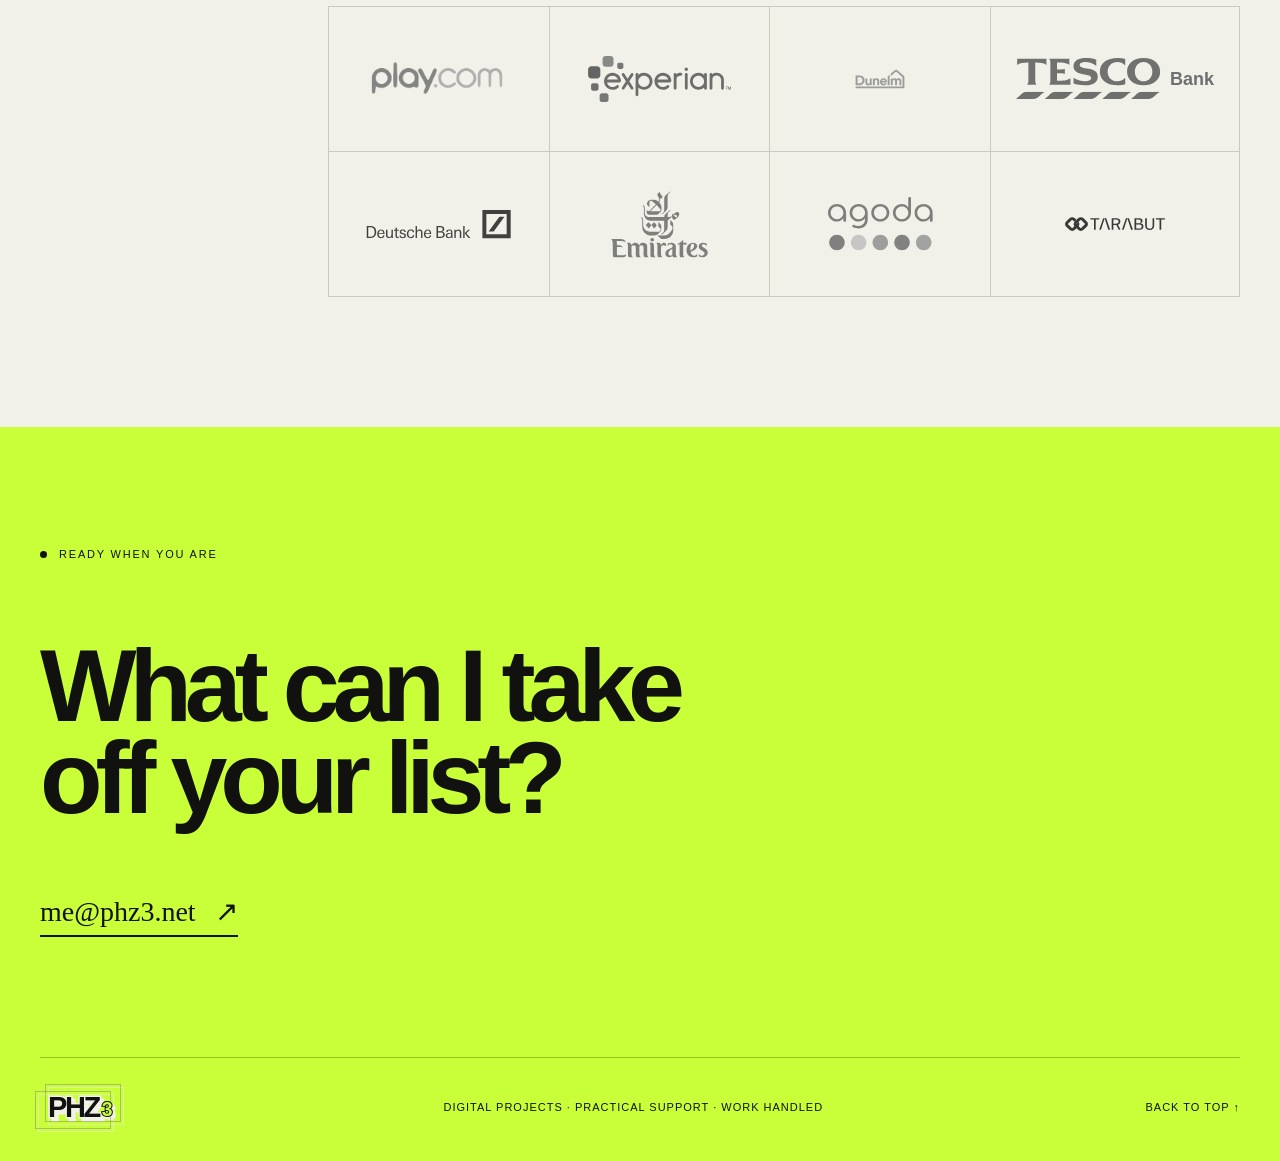
==== commit 39b2bb67: "Expand phz3 business support services" ====
--- a/index.html
+++ b/index.html
@@ -3,10 +3,10 @@
 <head>
   <meta charset="UTF-8">
   <meta name="viewport" content="width=device-width, initial-scale=1">
-  <title>phz3 — UI &amp; JavaScript development</title>
-  <meta name="description" content="Thoughtful web design and development for ambitious small businesses—from focused improvements to entirely new digital products.">
-  <meta property="og:title" content="phz3 — Digital work shaped around your business.">
-  <meta property="og:description" content="Web design and development for ideas, opportunities and problems worth solving.">
+  <title>phz3 — Digital &amp; business support</title>
+  <meta name="description" content="Flexible digital, ecommerce and operational support for small businesses—from websites and online stores to admin, research and better tools.">
+  <meta property="og:title" content="phz3 — An extra pair of capable hands.">
+  <meta property="og:description" content="Digital projects and practical business support, without the overhead of another hire.">
   <meta property="og:image" content="/assets/og.png">
   <meta name="twitter:card" content="summary_large_image">
   <link rel="icon" href="/assets/favicon.svg" type="image/svg+xml">
@@ -16,16 +16,16 @@
 <main>
   <header class="site-header shell">
     <a class="logo" href="#top" aria-label="phz3 home">phz<span>3</span></a>
-    <nav aria-label="Main navigation"><a href="#services">Services</a><a href="#work">Work</a><a href="#experience">Experience</a></nav>
-    <a class="header-contact" href="mailto:me@phz3.net">Let's talk <span aria-hidden="true">↗</span></a>
+    <nav aria-label="Main navigation"><a href="#services">Services</a><a href="#how">How it works</a><a href="#work">Work</a></nav>
+    <a class="header-contact" href="#contact-form" data-contact-open>Let's talk <span aria-hidden="true">↗</span></a>
   </header>
 
   <section class="hero shell" id="top">
-    <p class="kicker"><span></span> Web partner for growing businesses</p>
-    <h1>Big ideas for<br>small <em>businesses.</em></h1>
+    <p class="kicker"><span></span> Digital &amp; operational support for small businesses</p>
+    <h1>An extra pair of<br><em>capable hands.</em></h1>
     <div class="hero-bottom">
-      <p>From a sharper website to a completely new digital product—designed around where your business wants to go.</p>
-      <a href="#services"><span>See how I can help</span><b aria-hidden="true">↓</b></a>
+      <p>From websites and online stores to admin, research and better tools—I help get the work off your list and done properly.</p>
+      <a href="#services"><span>See what I can take on</span><b aria-hidden="true">↓</b></a>
     </div>
     <div class="hero-mark" aria-hidden="true">3</div>
   </section>
@@ -33,30 +33,46 @@
   <section class="about section shell" id="about">
     <div class="section-label"><span>01</span> About</div>
     <div class="about-copy">
-      <h2>Your business deserves more<br>than an <em>off-the-shelf</em> website.</h2>
+      <h2>Practical support, without<br>another <em>full-time hire.</em></h2>
       <div class="about-columns">
-        <p>I work directly with small businesses to turn ideas, awkward processes and growth plans into useful digital experiences that look credible and work hard.</p>
-        <p>You get senior design and development experience without the layers of a large agency—from early direction and clear recommendations through to launch and ongoing improvement.</p>
+        <p>Running a small business means the important work rarely fits neatly into one job description. A website update becomes product uploads, research, customer admin and a spreadsheet that should have been a better system months ago.</p>
+        <p>phz3 gives you one reliable person who can move between digital projects and everyday operational tasks—bringing technical experience, good judgement and careful execution to both.</p>
       </div>
-      <div class="capabilities"><span>Strategy</span><span>UX &amp; UI design</span><span>Web development</span><span>Digital products</span><span>Integrations</span><span>Ongoing support</span></div>
+      <div class="capabilities"><span>Project-based</span><span>Ongoing support</span><span>One-off tasks</span><span>Remote &amp; flexible</span><span>Clear communication</span><span>Senior experience</span></div>
     </div>
   </section>
 
   <section class="services section shell" id="services">
     <div class="section-label"><span>02</span> Services</div>
     <div class="services-content">
-      <div class="services-heading"><h2>Bring the goal.<br>We'll shape the <em>project.</em></h2><p>Every engagement starts with what needs to change for your business. The answer might be a website, a useful tool, a new customer experience—or something we have yet to define.</p></div>
+      <div class="services-heading"><h2>One partner.<br>More things <em>handled.</em></h2><p>Use phz3 for a defined project, a backlog of tasks or dependable support each month. The categories below are a starting point, not a limit.</p></div>
       <div class="service-grid">
-        <article><span>01</span><h3>Launch something new</h3><p>Turn an early idea into a clear, credible digital experience ready for real customers.</p><ul><li>Websites and landing pages</li><li>New products and prototypes</li><li>Online stores and services</li><li>Customer portals and platforms</li></ul></article>
-        <article><span>02</span><h3>Improve what exists</h3><p>Make an existing site or product easier to use, faster, more effective and better aligned with the business today.</p><ul><li>Redesigns and UX improvements</li><li>Conversion and performance</li><li>New features and integrations</li><li>Accessibility and responsive fixes</li></ul></article>
-        <article><span>03</span><h3>Solve a business problem</h3><p>Replace friction, repetition or disconnected processes with a practical digital solution built for the way you work.</p><ul><li>Internal tools and dashboards</li><li>Bookings and workflows</li><li>Automation and APIs</li><li>Technical direction and support</li></ul></article>
+        <article><span>01</span><h3>Web &amp; digital</h3><p>Professional digital experiences that make the business easier to find, trust and work with.</p><ul><li>Website design and development</li><li>Landing pages and content updates</li><li>Maintenance and improvements</li><li>Forms, integrations and analytics</li></ul></article>
+        <article><span>02</span><h3>Ecommerce support</h3><p>Hands-on help keeping products, content and day-to-day store activity accurate and moving.</p><ul><li>Product listings and catalogue setup</li><li>Descriptions, images and categories</li><li>Pricing and inventory updates</li><li>Storefront and checkout improvements</li></ul></article>
+        <article><span>03</span><h3>Admin &amp; operations</h3><p>Reliable support for the recurring tasks that consume time but still need care and attention.</p><ul><li>Data entry and spreadsheet upkeep</li><li>Document and presentation formatting</li><li>Inbox, calendar and customer admin</li><li>Process notes and organisation</li></ul></article>
+        <article><span>04</span><h3>Research &amp; sourcing</h3><p>Focused research turned into concise, useful information you can make decisions from.</p><ul><li>Market and competitor research</li><li>Product and supplier sourcing</li><li>Information gathering and summaries</li><li>Options, comparisons and shortlists</li></ul></article>
+        <article><span>05</span><h3>Tools &amp; automation</h3><p>Simple, practical systems that reduce repetition and give the business a clearer view.</p><ul><li>Templates, forms and dashboards</li><li>Spreadsheet tools and reporting</li><li>Workflow and no-code automation</li><li>APIs and system integrations</li></ul></article>
+        <article><span>06</span><h3>Flexible business support</h3><p>For the tasks that do not fit a neat category but need a resourceful person to take ownership.</p><ul><li>Backlog and ad-hoc tasks</li><li>Project coordination and follow-up</li><li>Content and website administration</li><li>Recurring monthly support</li></ul></article>
       </div>
-      <a class="services-cta" href="mailto:me@phz3.net?subject=Project enquiry">Tell me about your project <span>↗</span></a>
+      <a class="services-cta" href="#contact-form" data-contact-open>Tell me what you need help with <span>↗</span></a>
+    </div>
+  </section>
+
+  <section class="how section shell" id="how">
+    <div class="section-label"><span>03</span> How it works</div>
+    <div class="how-content">
+      <div class="how-heading"><h2>Support that fits<br>the way you <em>work.</em></h2><p>No complicated agency process and no need to create a new role. Start with a conversation, agree the priority and choose the level of support that makes sense.</p></div>
+      <div class="engagement-grid">
+        <article><b>Project</b><h3>A clear outcome</h3><p>Best for a website, store setup, research brief, new tool or another defined piece of work.</p></article>
+        <article><b>Task bundle</b><h3>A list cleared</h3><p>Group together updates, uploads, admin and small improvements that have been waiting too long.</p></article>
+        <article><b>Ongoing</b><h3>Help each month</h3><p>Reserve regular time for dependable support, maintenance and the next priority as it appears.</p></article>
+      </div>
+      <div class="process-row"><span><b>01</b>Share the problem or task</span><i>→</i><span><b>02</b>Get a clear scope and next step</span><i>→</i><span><b>03</b>Consider it handled</span></div>
     </div>
   </section>
 
   <section class="work section shell" id="work">
-    <div class="section-label light"><span>03</span> Recent work</div>
+    <div class="section-label light"><span>04</span> Selected digital work</div>
     <div class="work-heading"><h2>Selected projects</h2><p>From first interaction to the systems working behind it.</p></div>
     <div class="project-list">
       <a class="project" href="https://traders-hub.site/" target="_blank" rel="noreferrer">
@@ -75,7 +91,7 @@
   </section>
 
   <section class="experience section shell" id="experience">
-    <div class="section-label"><span>04</span> Experience</div>
+    <div class="section-label"><span>05</span> Experience</div>
     <div class="experience-content">
       <h2>Trusted by teams<br>big and small.</h2>
       <p>Experience delivering interfaces and web products across retail, finance, travel and technology.</p>
@@ -94,10 +110,40 @@
 
   <footer class="contact shell" id="contact">
     <p class="kicker"><span></span> Ready when you are</p>
-    <h2>What could we build<br>for your business?</h2>
-    <a href="mailto:me@phz3.net">me@phz3.net <span aria-hidden="true">↗</span></a>
-    <div class="footer-row"><div class="logo light-logo">phz<span>3</span></div><p>Digital ideas · Useful products · Better experiences</p><a href="#top">Back to top ↑</a></div>
+    <h2>What can I take<br>off your list?</h2>
+    <a href="#contact-form" data-contact-open aria-label="Open contact form">me@phz3.net <span aria-hidden="true">↗</span></a>
+    <div class="footer-row"><div class="logo light-logo">phz<span>3</span></div><p>Digital projects · Practical support · Work handled</p><a href="#top">Back to top ↑</a></div>
   </footer>
+
+  <div class="contact-modal" id="contact-form" aria-hidden="true">
+    <button class="modal-backdrop" type="button" data-contact-close aria-label="Close contact form"></button>
+    <section class="modal-panel" role="dialog" aria-modal="true" aria-labelledby="contact-title">
+      <div class="modal-head">
+        <div><p class="kicker"><span></span> Start a conversation</p><h2 id="contact-title">What do you need<br>help <em>with?</em></h2></div>
+        <button class="modal-close" type="button" data-contact-close aria-label="Close contact form">×</button>
+      </div>
+      <form name="contact" method="POST" action="/thanks/" netlify data-netlify="true" netlify-honeypot="bot-field">
+        <input type="hidden" name="form-name" value="contact">
+        <p class="form-hidden"><label>Don't fill this out: <input name="bot-field"></label></p>
+        <div class="field-row">
+          <label>Your name<input name="name" type="text" autocomplete="name" required></label>
+          <label>Email address<input name="email" type="email" autocomplete="email" required></label>
+        </div>
+        <div class="field-row">
+          <label>What can I help with?
+            <select name="project-type" required><option value="">Choose one</option><option>Website or digital project</option><option>Ecommerce or product listings</option><option>Admin or operational support</option><option>Research or sourcing</option><option>Tools, spreadsheets or automation</option><option>Ongoing flexible support</option><option>A mix of things</option><option>Something else</option></select>
+          </label>
+          <label>Indicative budget
+            <select name="budget"><option value="">Not sure yet</option><option>Under £2,500</option><option>£2,500–£5,000</option><option>£5,000–£10,000</option><option>£10,000+</option></select>
+          </label>
+        </div>
+        <label>Tell me what is on your list<textarea name="message" rows="5" placeholder="What needs doing, and what would a good outcome look like?" required></textarea></label>
+        <div class="form-foot"><p>Prefer email? <a href="mailto:me@phz3.net">me@phz3.net</a></p><button type="submit">Send enquiry <span>↗</span></button></div>
+      </form>
+      <a class="form-success-link" href="/thanks/" tabindex="-1" aria-hidden="true">Form confirmation</a>
+    </section>
+  </div>
 </main>
+<script src="/script.js"></script>
 </body>
 </html>
--- a/styles.css
+++ b/styles.css
@@ -47,6 +47,48 @@
 .service-grid li::before { content:"↳"; color:#7fab00; margin-right:9px; }
 .services-cta { display:inline-block; margin-top:45px; border-bottom:2px solid; padding-bottom:7px; font:20px Georgia,serif; }
 .services-cta span { margin-left:10px; color:#6f9900; }
+.how-content { min-width:0; }
+.how-heading { display:grid; grid-template-columns:1.35fr .65fr; gap:70px; align-items:end; }
+.how-heading h2 { font-size:clamp(44px,5.5vw,78px); line-height:1; letter-spacing:-.055em; margin:0; }
+.how-heading>p { font:18px/1.55 Georgia,serif; color:#55544f; margin:0 0 7px; }
+.engagement-grid { display:grid; grid-template-columns:repeat(3,1fr); margin-top:75px; border-top:1px solid #cbc9c0; }
+.engagement-grid article { padding:32px 38px 35px 0; margin-right:38px; border-right:1px solid #cbc9c0; }
+.engagement-grid article:last-child { border-right:0; margin-right:0; }
+.engagement-grid b { color:#729d00; font-size:10px; text-transform:uppercase; letter-spacing:1px; }
+.engagement-grid h3 { font-size:28px; letter-spacing:-.035em; margin:35px 0 15px; }
+.engagement-grid p { font:16px/1.55 Georgia,serif; color:#5e5c55; margin:0; }
+.process-row { display:grid; grid-template-columns:1fr auto 1fr auto 1fr; align-items:center; gap:25px; margin-top:70px; background:var(--ink); color:white; padding:30px 35px; }
+.process-row span { font-size:12px; text-transform:uppercase; letter-spacing:.8px; }
+.process-row span b { color:var(--acid); margin-right:12px; }
+.process-row i { color:var(--acid); font-style:normal; }
+.modal-open { overflow:hidden; }
+.contact-modal { position:fixed; inset:0; z-index:50; display:grid; justify-items:end; visibility:hidden; pointer-events:none; }
+.contact-modal.is-open { visibility:visible; pointer-events:auto; }
+.modal-backdrop { position:absolute; inset:0; border:0; background:#11110fcc; opacity:0; transition:opacity .3s; cursor:default; }
+.is-open .modal-backdrop { opacity:1; }
+.modal-panel { position:relative; width:min(760px,100%); height:100%; overflow:auto; background:var(--paper); padding:50px 55px; transform:translateX(100%); transition:transform .38s cubic-bezier(.22,.8,.26,1); box-shadow:-30px 0 80px #0004; }
+.is-open .modal-panel { transform:translateX(0); }
+.modal-head { display:flex; align-items:flex-start; justify-content:space-between; margin-bottom:45px; }
+.modal-head h2 { font-size:clamp(42px,5vw,66px); line-height:.95; letter-spacing:-.055em; margin:35px 0 0; }
+.modal-close { width:44px; height:44px; flex:0 0 auto; border:1px solid #aaa89f; border-radius:50%; background:none; font:300 30px/1 Arial; cursor:pointer; transition:.2s; }
+.modal-close:hover { background:var(--ink); color:var(--paper); border-color:var(--ink); transform:rotate(8deg); }
+.field-row { display:grid; grid-template-columns:1fr 1fr; gap:24px; }
+.modal-panel label { display:block; margin-bottom:25px; font-size:11px; text-transform:uppercase; letter-spacing:1px; }
+.modal-panel input,.modal-panel select,.modal-panel textarea { display:block; width:100%; margin-top:10px; border:1px solid #b9b7ae; border-radius:0; background:#f7f6f0; color:var(--ink); padding:14px 15px; font:16px/1.4 Arial,sans-serif; outline:none; }
+.modal-panel textarea { resize:vertical; min-height:130px; }
+.modal-panel input:focus,.modal-panel select:focus,.modal-panel textarea:focus { border-color:var(--ink); box-shadow:0 0 0 2px var(--acid); }
+.form-hidden { position:absolute; left:-9999px; }
+.form-success-link { position:absolute; width:1px; height:1px; overflow:hidden; clip:rect(0 0 0 0); white-space:nowrap; }
+.form-foot { display:flex; align-items:center; justify-content:space-between; border-top:1px solid #cbc9c0; padding-top:25px; }
+.form-foot p { font:14px Georgia,serif; color:#65635d; }
+.form-foot p a { border-bottom:1px solid; }
+.form-foot button { border:0; background:var(--ink); color:white; padding:16px 22px; font:700 12px Arial; text-transform:uppercase; letter-spacing:1px; cursor:pointer; box-shadow:5px 5px 0 var(--acid); }
+.form-foot button:hover { transform:translate(-1px,-1px); box-shadow:7px 7px 0 var(--acid); }
+.form-foot button span { color:var(--acid); margin-left:8px; }
+.thanks-page { min-height:100vh; display:grid; place-items:center; padding:30px; }
+.thanks-card { width:min(900px,100%); padding:60px; border:1px solid #cbc9c0; position:relative; overflow:hidden; }
+.thanks-card::after { content:"3"; position:absolute; right:-30px; bottom:-110px; color:var(--acid); font:bold 350px/.8 Arial; z-index:-1; }
+.thanks-card .kicker { margin-top:90px; }.thanks-card h1 { font-size:clamp(54px,8vw,100px); line-height:.9; letter-spacing:-.07em; margin:50px 0 35px; }.thanks-card>p { max-width:540px; font:19px/1.55 Georgia,serif; }.back-link { display:inline-block; margin-top:40px; border-bottom:1px solid; padding-bottom:5px; font-size:12px; text-transform:uppercase; letter-spacing:1px; }
 .work { width:100%; max-width:none; background:var(--ink); color:white; padding-inline:max(40px, calc((100% - 1360px)/2)); grid-template-columns:24% 76%; }
 .section-label.light span { color:#77776f; }
 .work-heading h2 { margin:0; font-size:clamp(46px,6vw,88px); letter-spacing:-.06em; }
@@ -85,5 +127,5 @@
 .company-logo.tesco:hover span { filter:none; opacity:1; }
 .contact { width:100%; max-width:none; padding:110px max(40px, calc((100% - 1360px)/2)) 35px; background:var(--acid); }
 .contact .kicker span { background:var(--ink); }.contact h2 { font-size:clamp(58px,8vw,120px); line-height:.9; letter-spacing:-.07em; margin:80px 0 70px; }.contact>a { display:inline-block; font:28px Georgia,serif; border-bottom:2px solid; padding-bottom:7px; }.contact>a span{margin-left:12px}.footer-row{border-top:1px solid #96c520;margin-top:120px;padding-top:30px;display:flex;justify-content:space-between;align-items:center;font-size:11px;text-transform:uppercase;letter-spacing:1px}.light-logo{filter:drop-shadow(3px 3px 0 var(--paper))}.light-logo:hover{filter:drop-shadow(5px 5px 0 var(--paper))}
-@media(max-width:800px){.shell{width:calc(100% - 36px)}.site-header{height:78px}.site-header nav{display:none}.hero{min-height:680px;padding-top:80px}.hero h1{font-size:58px;line-height:.94;margin-top:48px}.hero-bottom{width:100%;align-items:flex-start;gap:35px;flex-direction:column}.hero-mark{font-size:330px;bottom:-9%;right:-9%}.section,.work{padding-block:85px;display:block}.section-label{margin-bottom:55px}.about-copy h2,.experience h2{font-size:43px;margin-bottom:45px}.about-columns{display:block}.about-columns p{font-size:18px;margin-bottom:24px}.services{padding-inline:18px}.services-heading,.service-grid{display:block}.services-heading h2{font-size:45px}.services-heading>p{margin-top:30px}.service-grid{border-left:1px solid #bdbbb2;margin-top:50px}.service-grid article{min-height:390px}.work{padding-inline:18px}.work-heading h2{font-size:52px}.project-list{margin-top:55px}.project{display:block;padding:30px 0 55px}.project-visual{min-height:310px}.project-copy{padding:28px 0 0}.project-copy h3{font-size:49px;margin:42px 0 14px}.project-copy>b{margin-top:30px}.logo-grid{grid-template-columns:1fr 1fr}.company-logo{min-height:110px}.contact{padding:80px 18px 28px}.contact h2{font-size:58px;margin:60px 0}.footer-row{margin-top:90px;gap:20px}.footer-row p{display:none}}
+@media(max-width:800px){.shell{width:calc(100% - 36px)}.site-header{height:78px}.site-header nav{display:none}.hero{min-height:680px;padding-top:80px}.hero h1{font-size:58px;line-height:.94;margin-top:48px}.hero-bottom{width:100%;align-items:flex-start;gap:35px;flex-direction:column}.hero-mark{font-size:330px;bottom:-9%;right:-9%}.section,.work{padding-block:85px;display:block}.section-label{margin-bottom:55px}.about-copy h2,.experience h2{font-size:43px;margin-bottom:45px}.about-columns{display:block}.about-columns p{font-size:18px;margin-bottom:24px}.services{padding-inline:18px}.services-heading,.service-grid{display:block}.services-heading h2{font-size:45px}.services-heading>p{margin-top:30px}.service-grid{border-left:1px solid #bdbbb2;margin-top:50px}.service-grid article{min-height:390px}.how-heading,.engagement-grid{display:block}.how-heading h2{font-size:45px}.how-heading>p{margin-top:30px}.engagement-grid article{border-right:0;border-bottom:1px solid #cbc9c0;margin:0;padding:30px 0}.process-row{grid-template-columns:1fr;gap:16px}.process-row i{transform:rotate(90deg);width:max-content}.work{padding-inline:18px}.work-heading h2{font-size:52px}.project-list{margin-top:55px}.project{display:block;padding:30px 0 55px}.project-visual{min-height:310px}.project-copy{padding:28px 0 0}.project-copy h3{font-size:49px;margin:42px 0 14px}.project-copy>b{margin-top:30px}.logo-grid{grid-template-columns:1fr 1fr}.company-logo{min-height:110px}.contact{padding:80px 18px 28px}.contact h2{font-size:58px;margin:60px 0}.footer-row{margin-top:90px;gap:20px}.footer-row p{display:none}.modal-panel{padding:30px 20px}.modal-head h2{font-size:43px}.field-row{display:block}.form-foot{align-items:flex-start;gap:25px;flex-direction:column}.thanks-card{padding:35px 25px}}
 @media(prefers-reduced-motion:reduce){html{scroll-behavior:auto}}
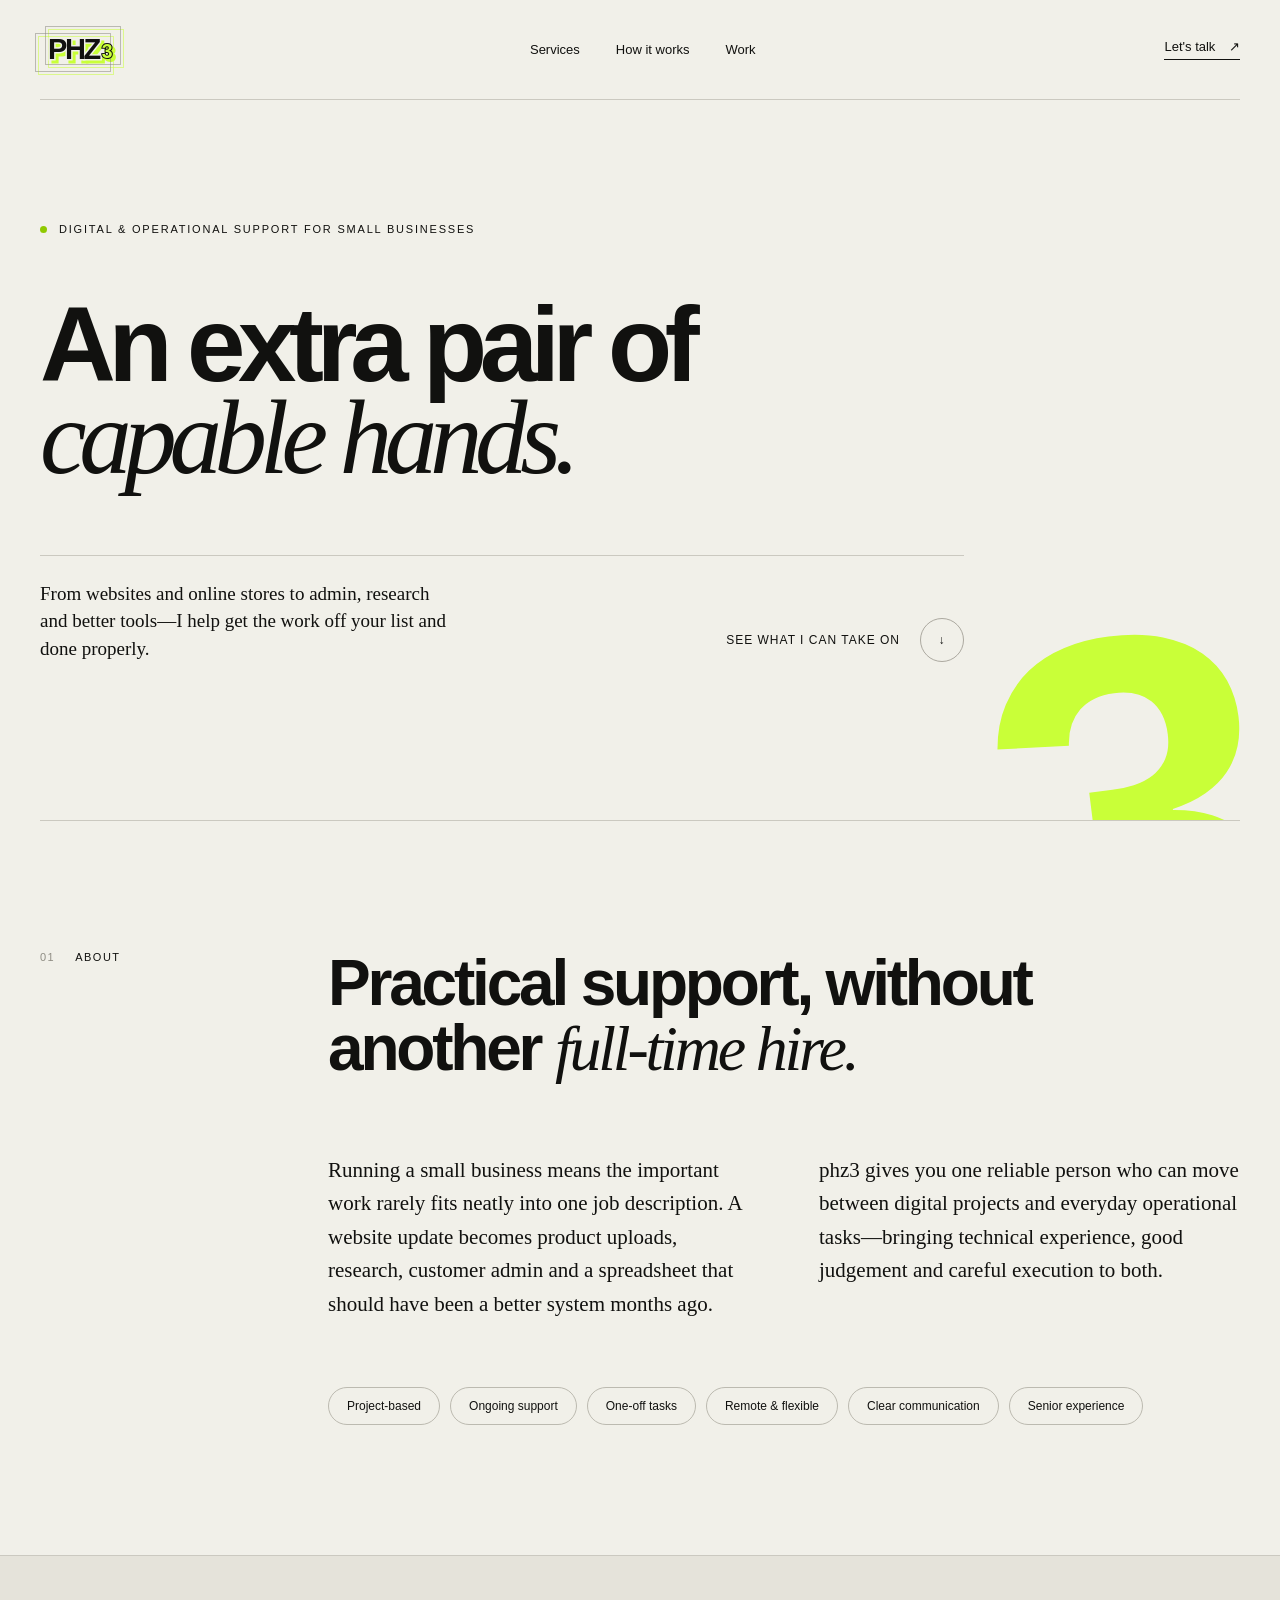
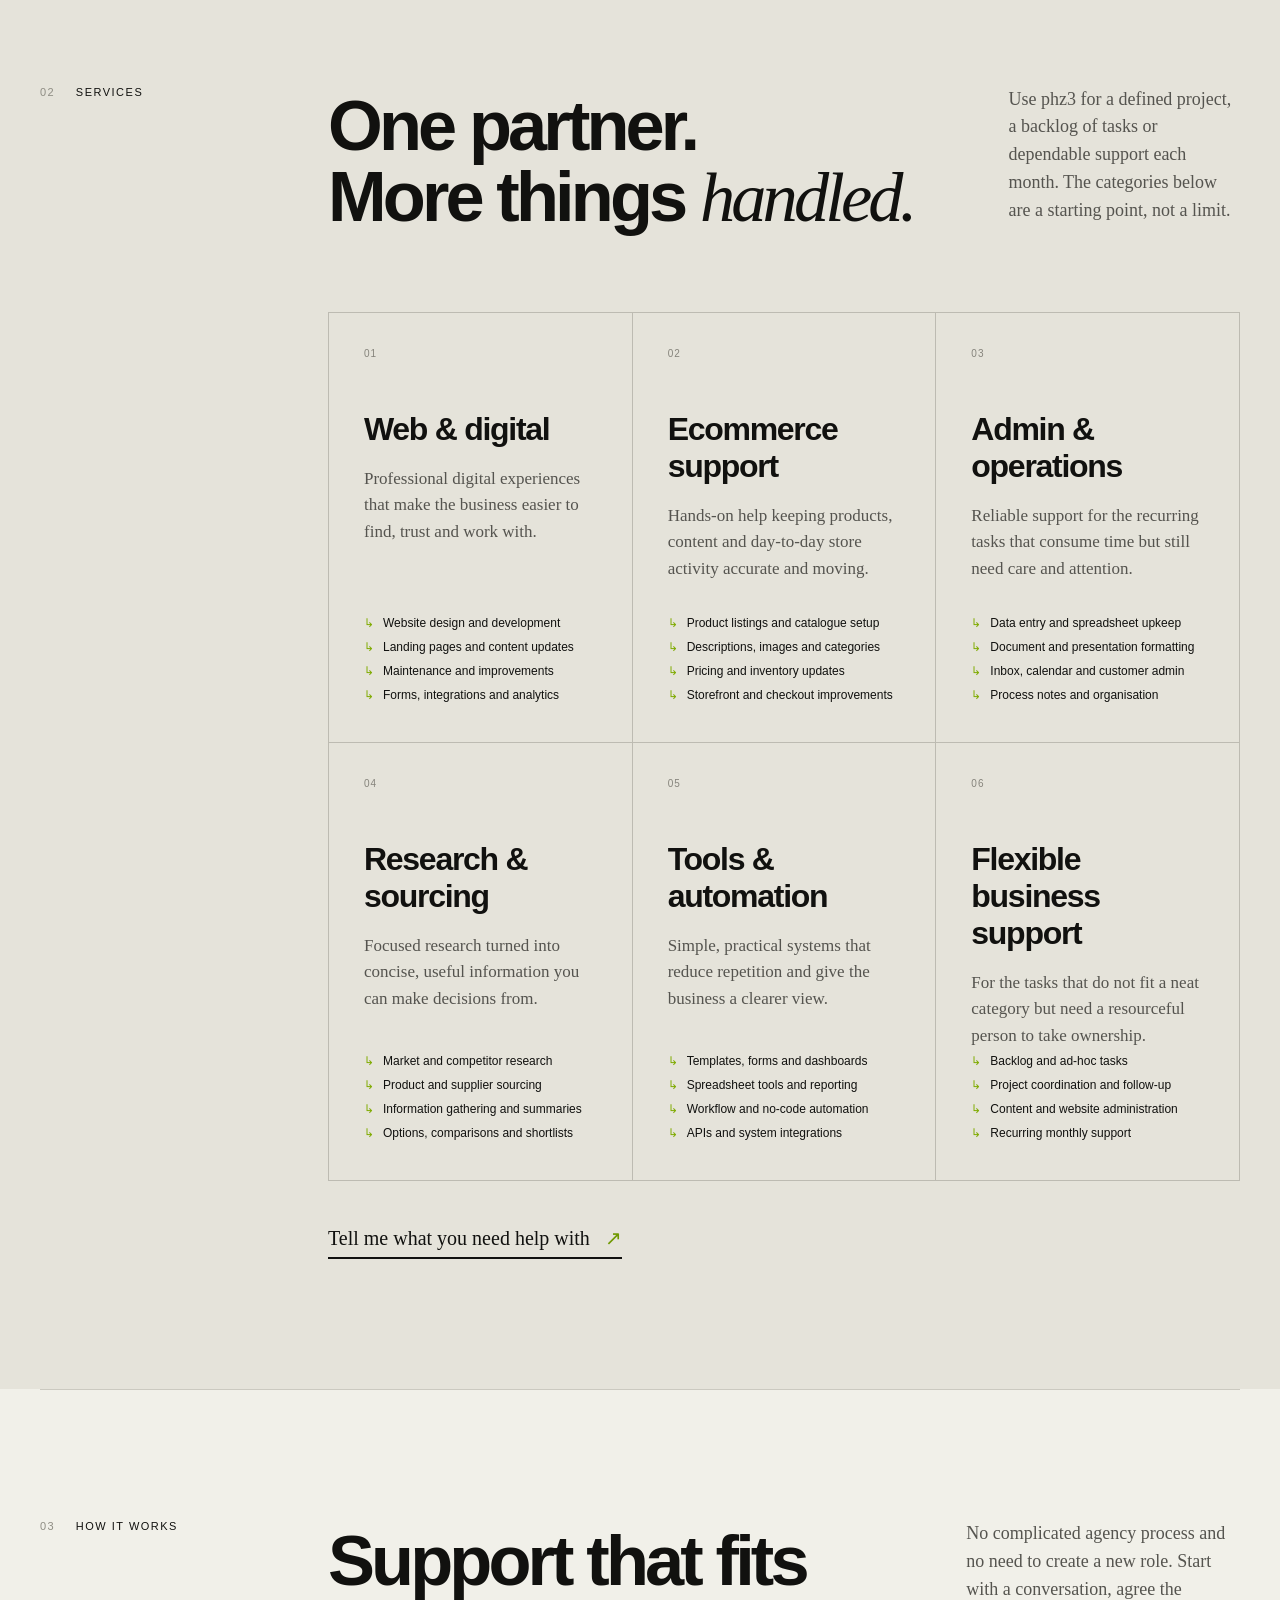
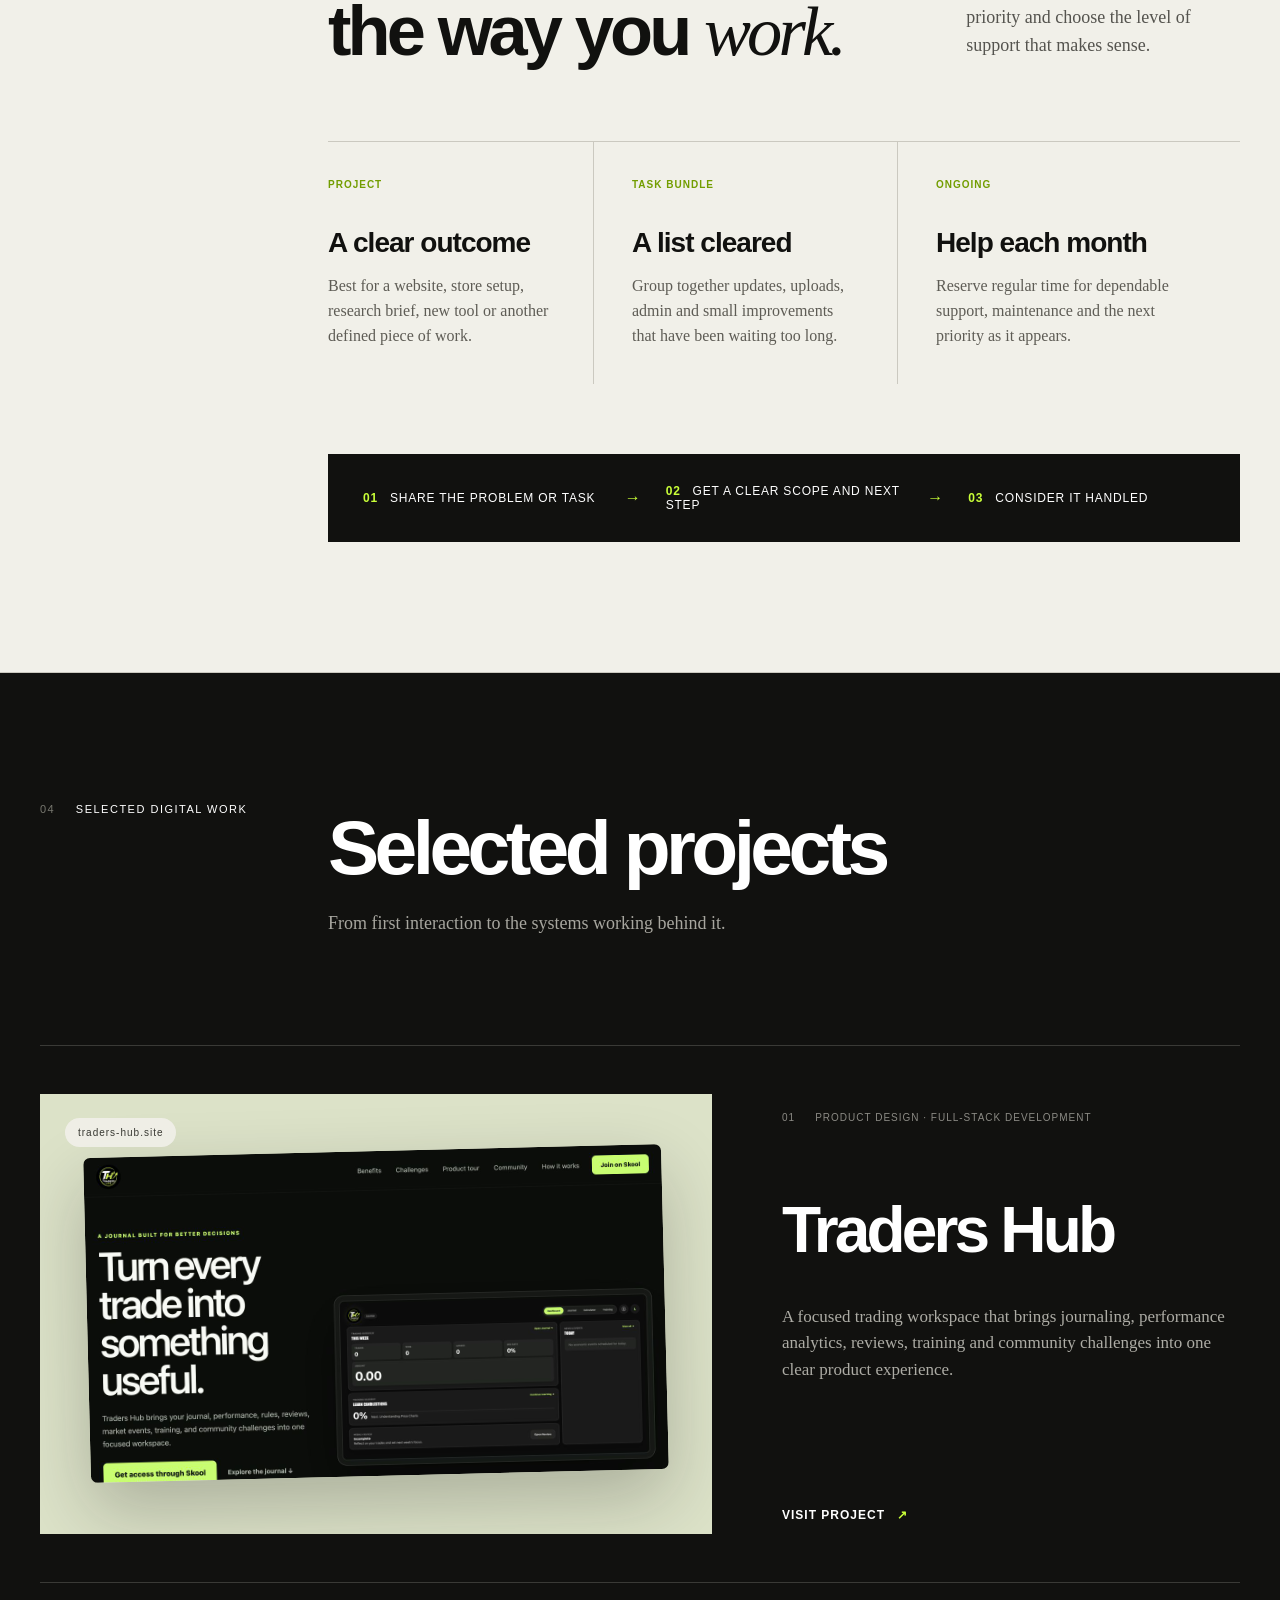
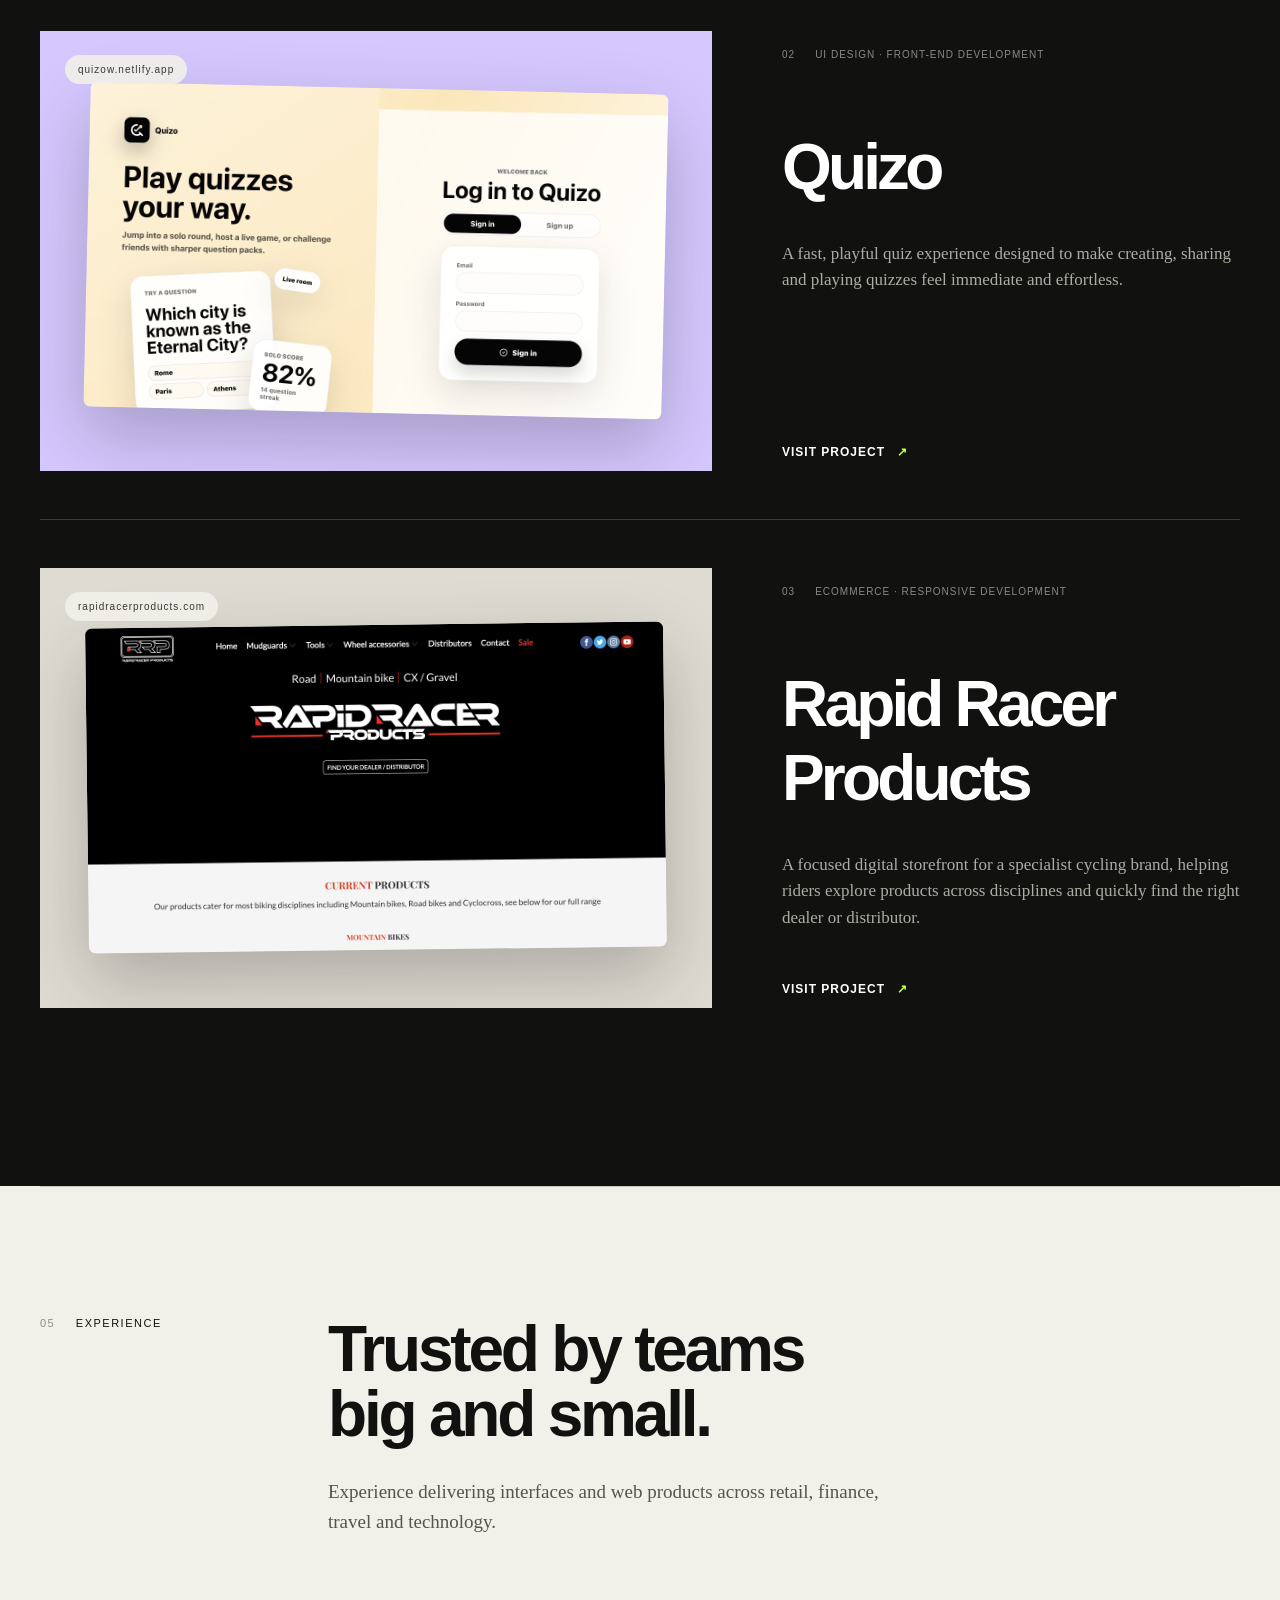
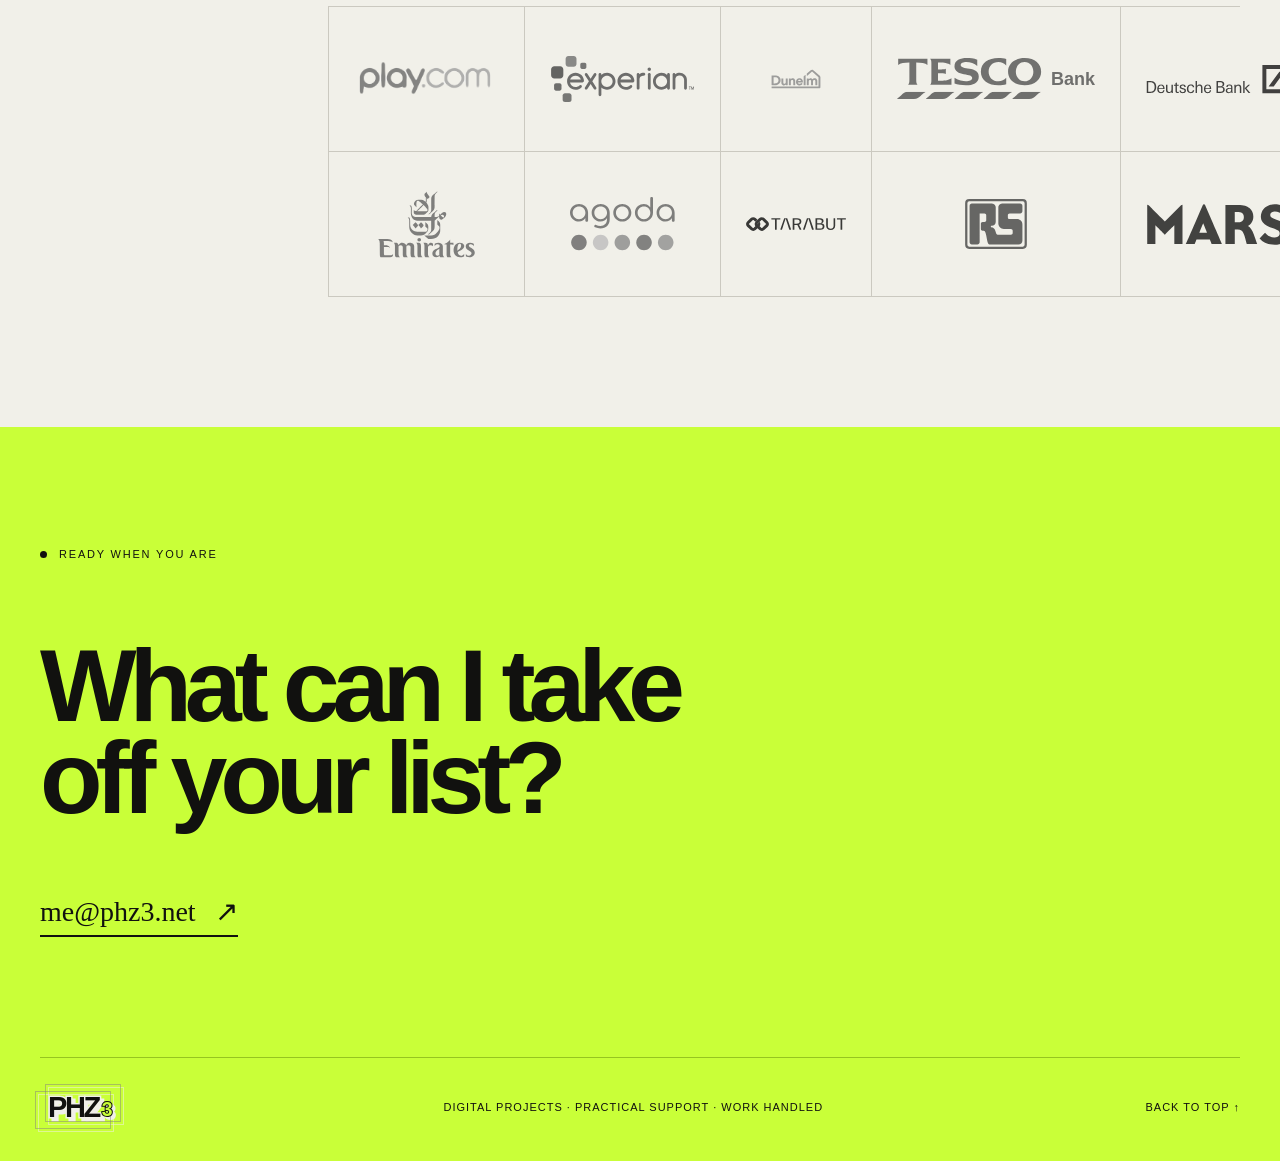
==== commit 7e0e0e1d: "Add RS Components and Mars experience" ====
--- a/index.html
+++ b/index.html
@@ -104,6 +104,8 @@
         <div class="company-logo emirates"><img src="/assets/logos/emirates.svg" alt="Emirates"></div>
         <div class="company-logo agoda"><img src="/assets/logos/agoda.svg" alt="Agoda"></div>
         <div class="company-logo tarabut"><img src="/assets/logos/tarabut.svg" alt="Tarabut"></div>
+        <div class="company-logo rs-components"><img src="/assets/logos/rs-components.svg" alt="RS Components"></div>
+        <div class="company-logo mars"><img src="/assets/logos/mars.svg" alt="Mars"></div>
       </div>
     </div>
   </section>
--- a/styles.css
+++ b/styles.css
@@ -115,7 +115,7 @@
 .project-copy>div { display:flex; gap:20px; font-size:10px; text-transform:uppercase; letter-spacing:1px; color:#8b8a84; }
 .project-copy>div p { margin:0; }.project-copy h3 { font-size:clamp(45px,5vw,74px); letter-spacing:-.06em; margin:70px 0 20px; }.project-copy>p { color:#adaca5; font:17px/1.55 Georgia,serif; max-width:500px; }.project-copy>b { margin-top:auto; font-size:12px; text-transform:uppercase; letter-spacing:1px; }.project-copy>b span { color:var(--acid); margin-left:8px; }
 .experience-content>p { max-width:580px; font:19px/1.55 Georgia,serif; margin:-42px 0 70px; color:#55544f; }
-.logo-grid { display:grid; grid-template-columns:repeat(4,1fr); border-top:1px solid #cbc9c0; border-left:1px solid #cbc9c0; }
+.logo-grid { display:grid; grid-template-columns:repeat(5,1fr); border-top:1px solid #cbc9c0; border-left:1px solid #cbc9c0; }
 .company-logo { min-height:145px; border-right:1px solid #cbc9c0; border-bottom:1px solid #cbc9c0; display:flex; align-items:center; justify-content:center; gap:9px; padding:25px; transition:.2s; }
 .company-logo:hover { background:#f7f6f0; }
 .company-logo img { display:block; width:auto; max-width:145px; max-height:54px; object-fit:contain; filter:grayscale(1); opacity:.76; transition:.2s; }
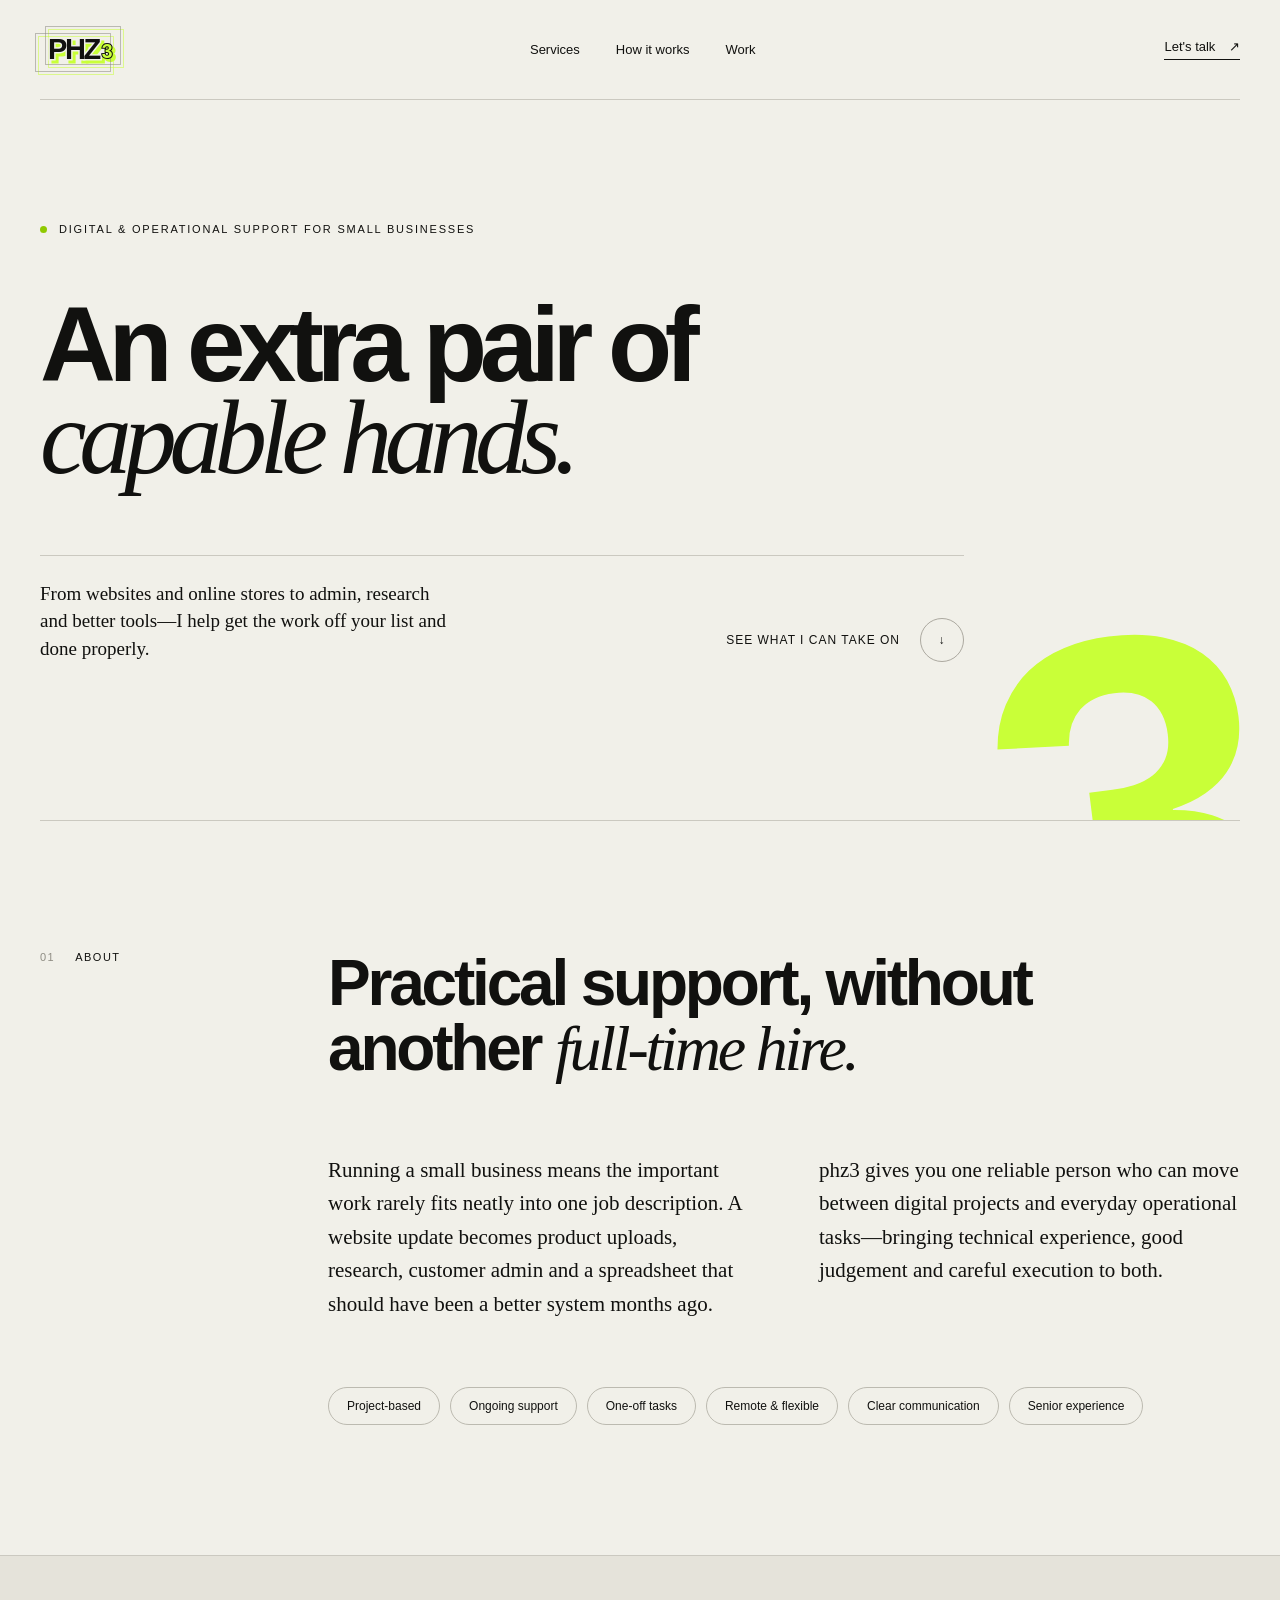
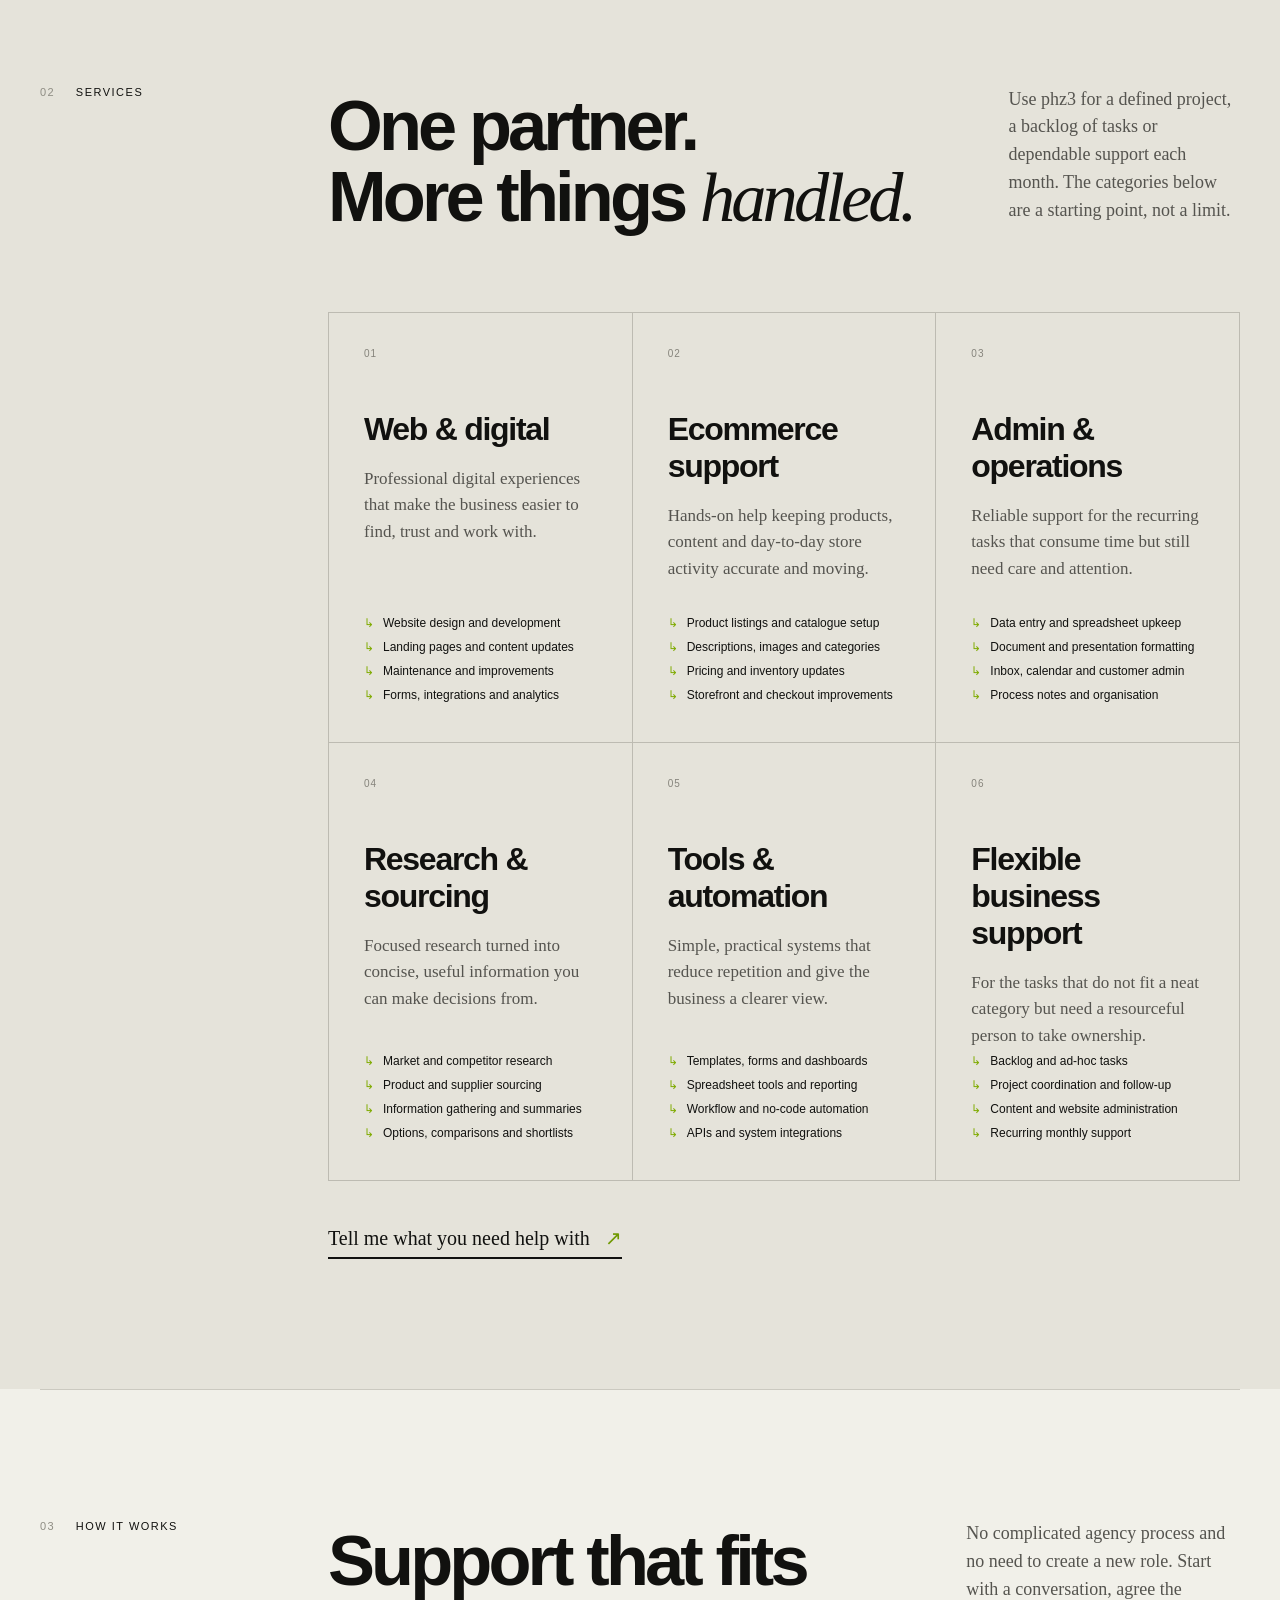
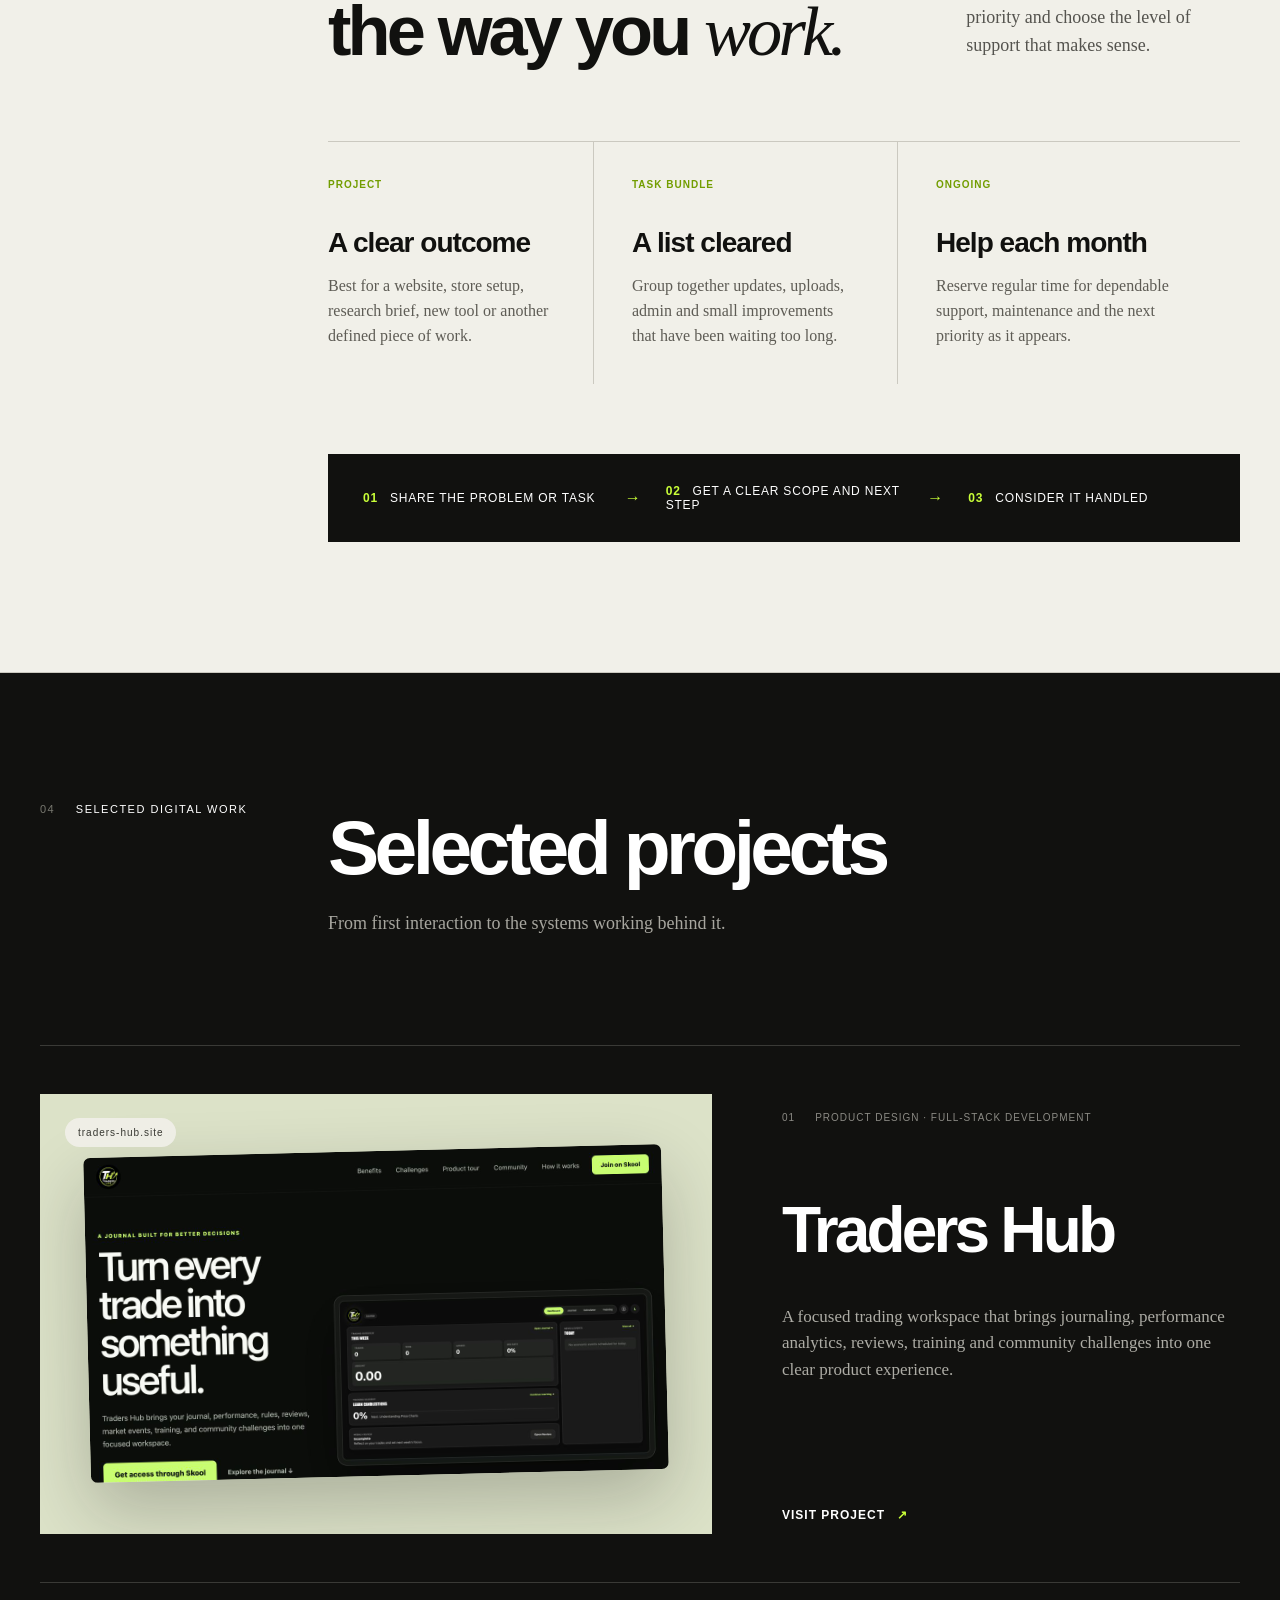
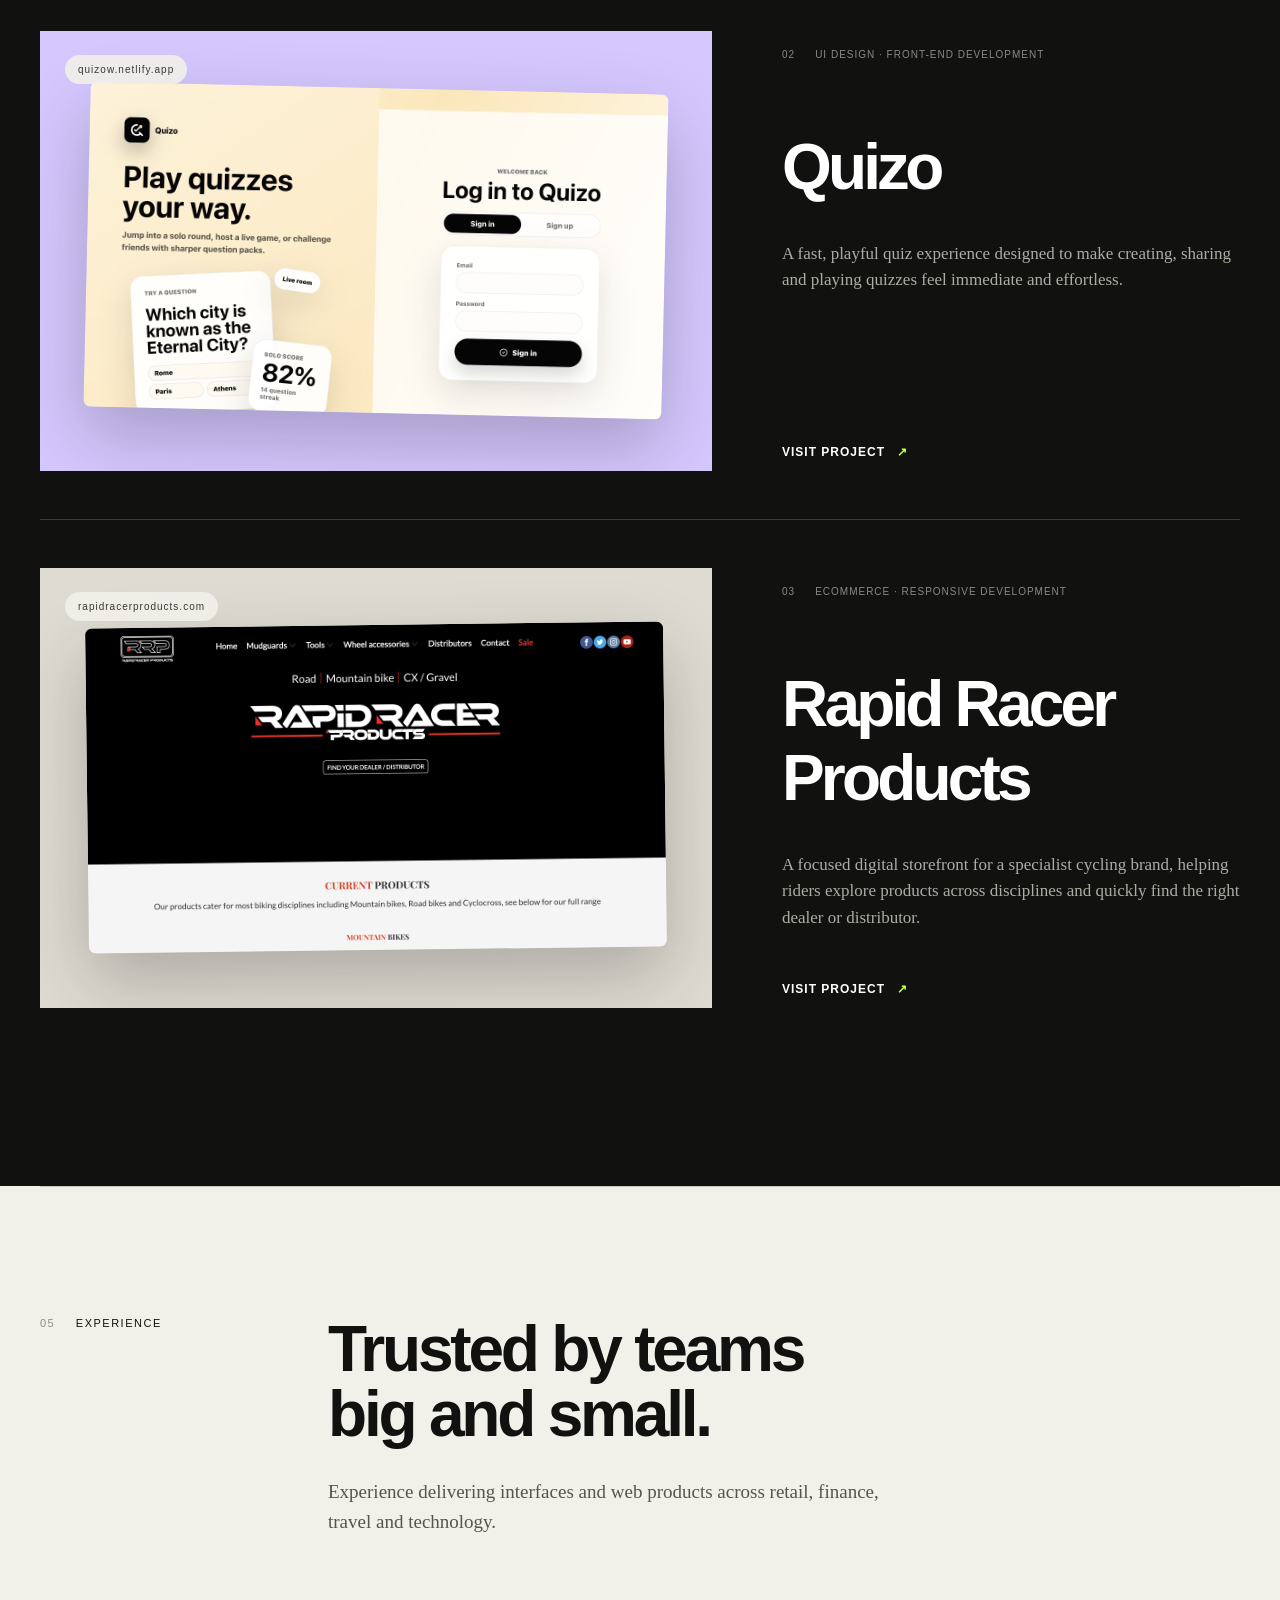
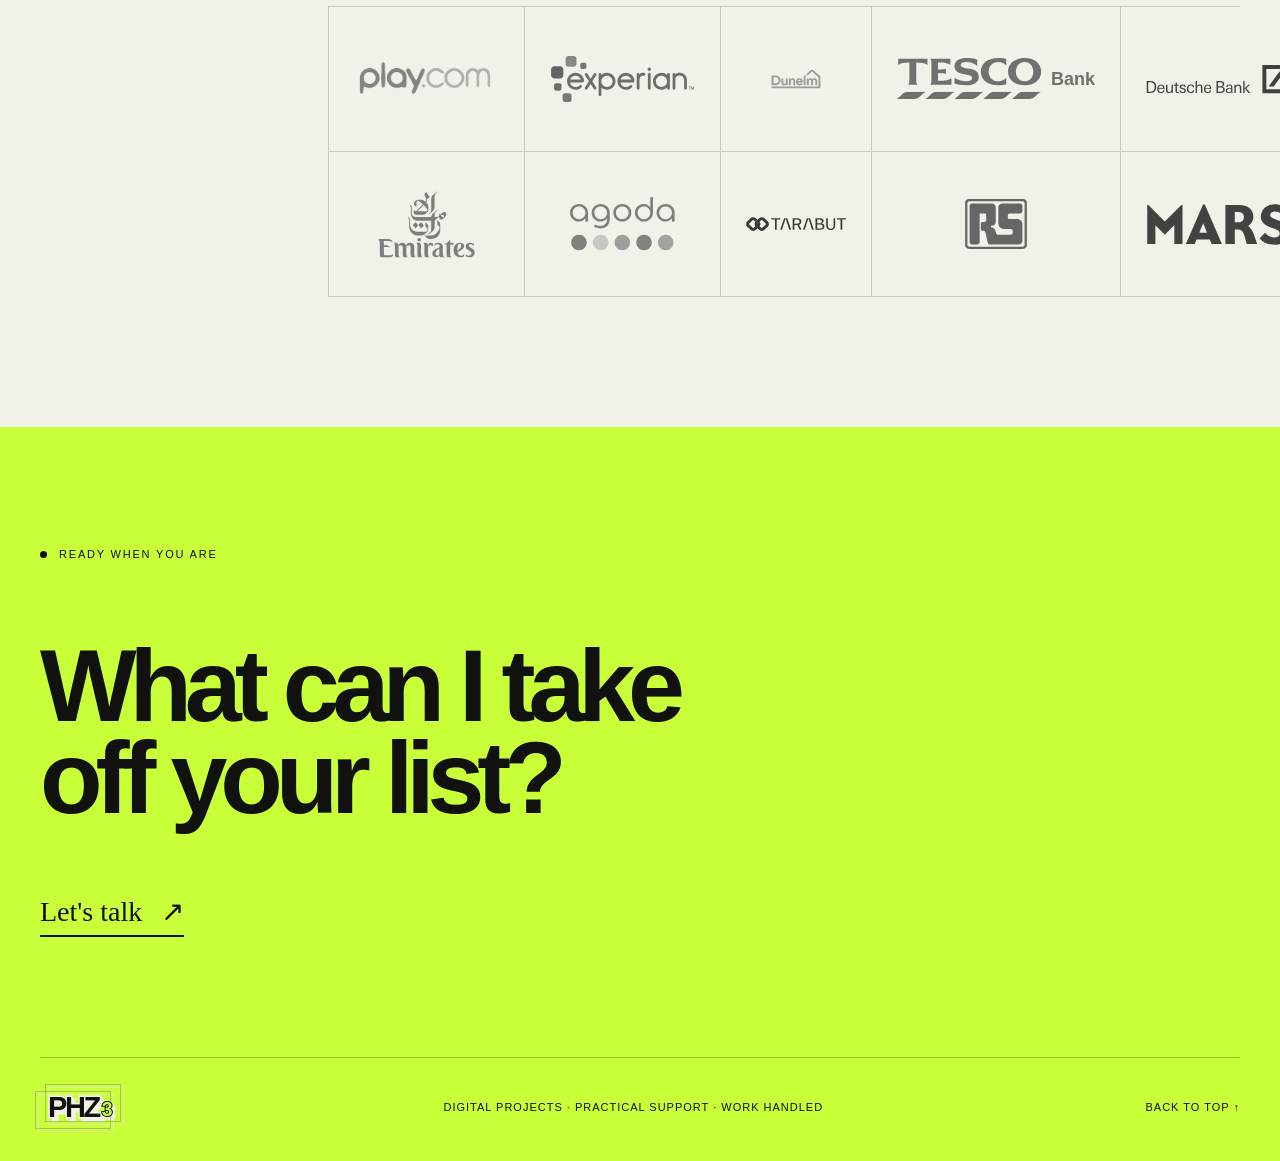
==== commit 052888ec: "Update footer contact call to action" ====
--- a/index.html
+++ b/index.html
@@ -113,7 +113,7 @@
   <footer class="contact shell" id="contact">
     <p class="kicker"><span></span> Ready when you are</p>
     <h2>What can I take<br>off your list?</h2>
-    <a href="#contact-form" data-contact-open aria-label="Open contact form">me@phz3.net <span aria-hidden="true">↗</span></a>
+    <a href="#contact-form" data-contact-open aria-label="Open contact form">Let's talk <span aria-hidden="true">↗</span></a>
     <div class="footer-row"><div class="logo light-logo">phz<span>3</span></div><p>Digital projects · Practical support · Work handled</p><a href="#top">Back to top ↑</a></div>
   </footer>
 
